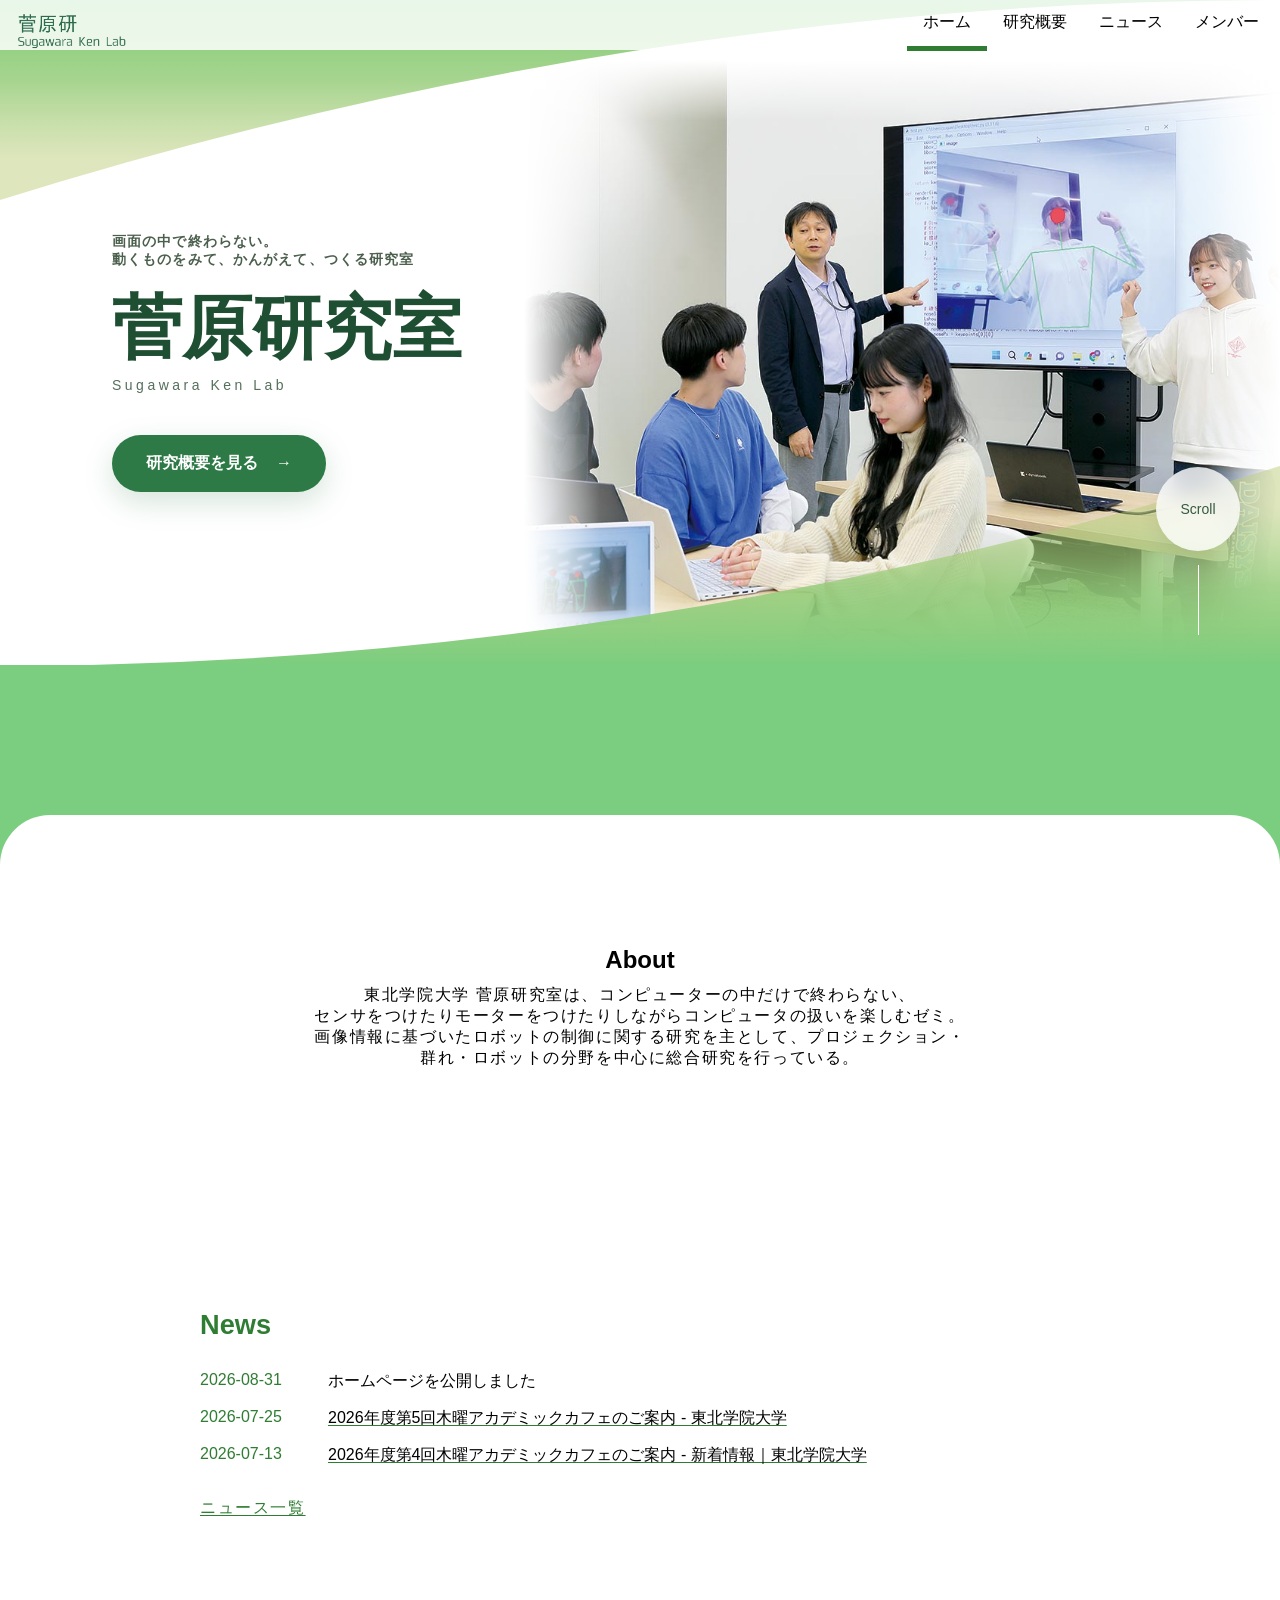
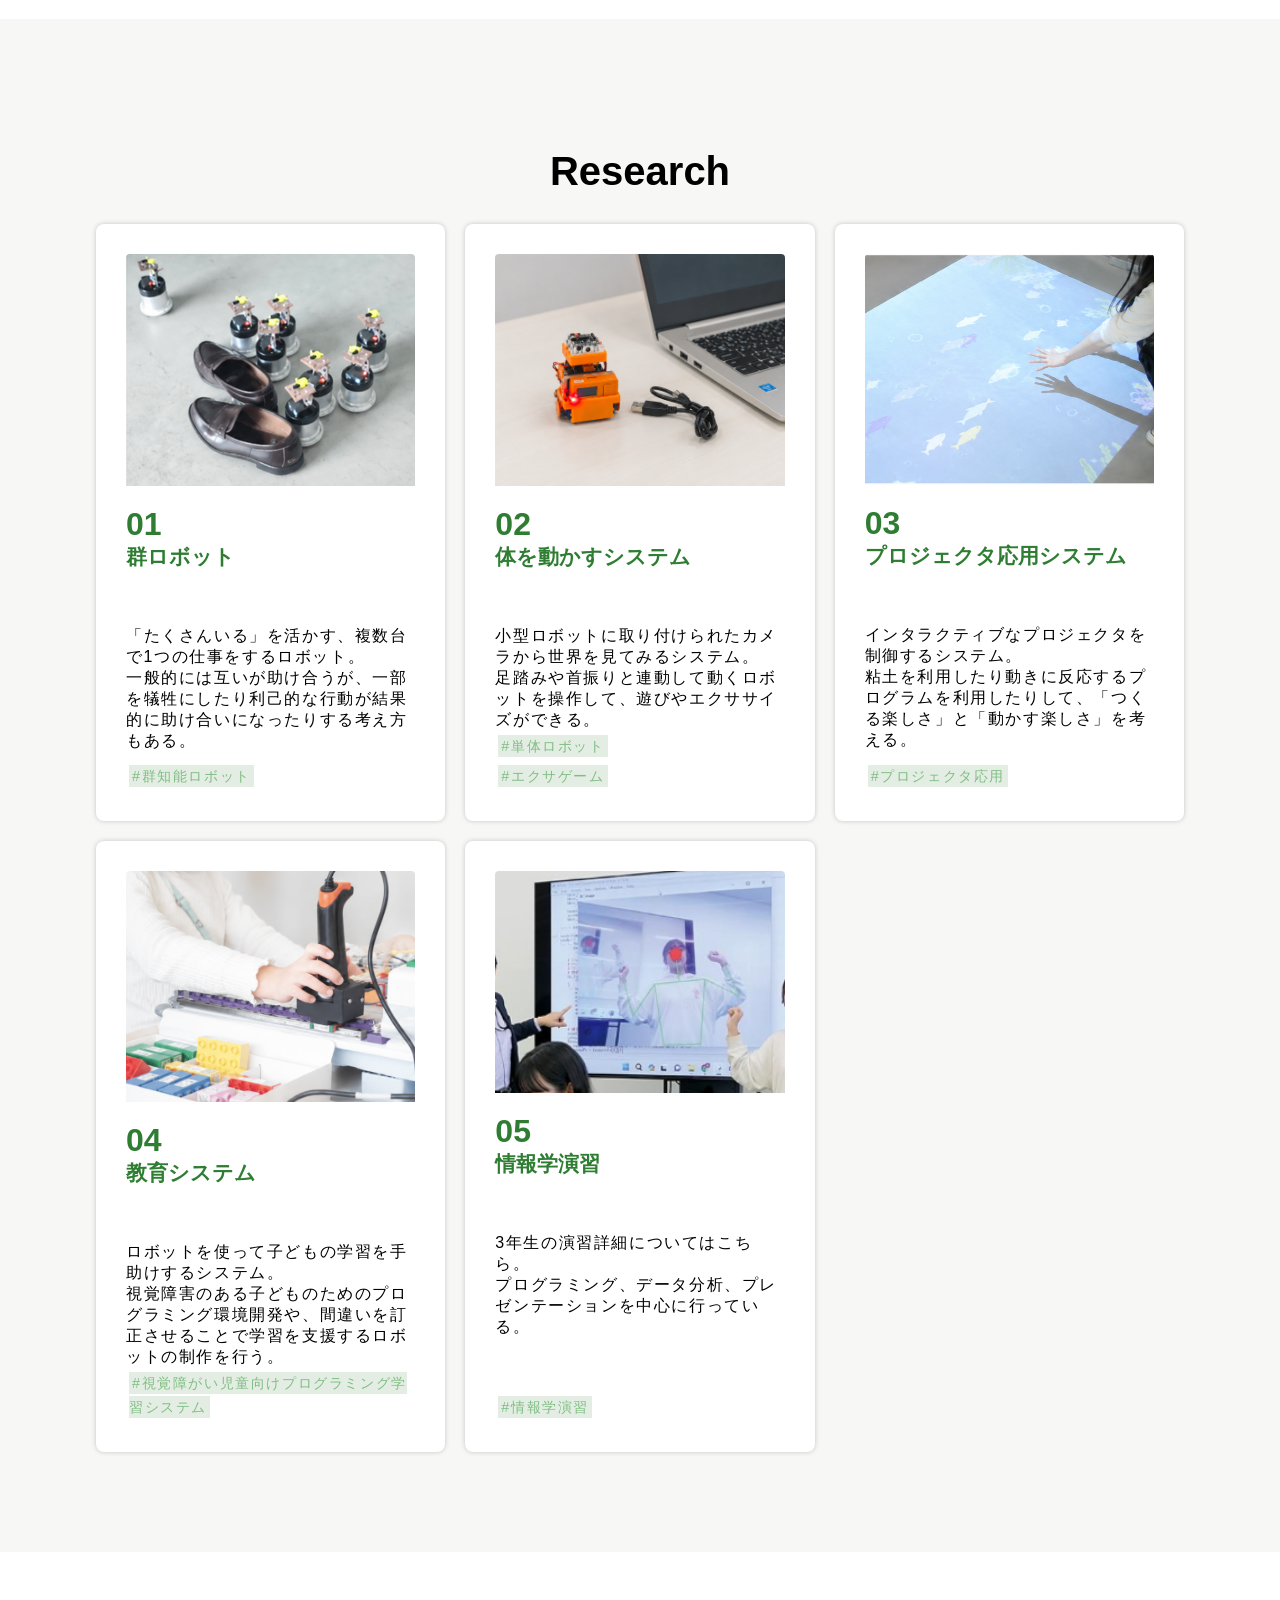
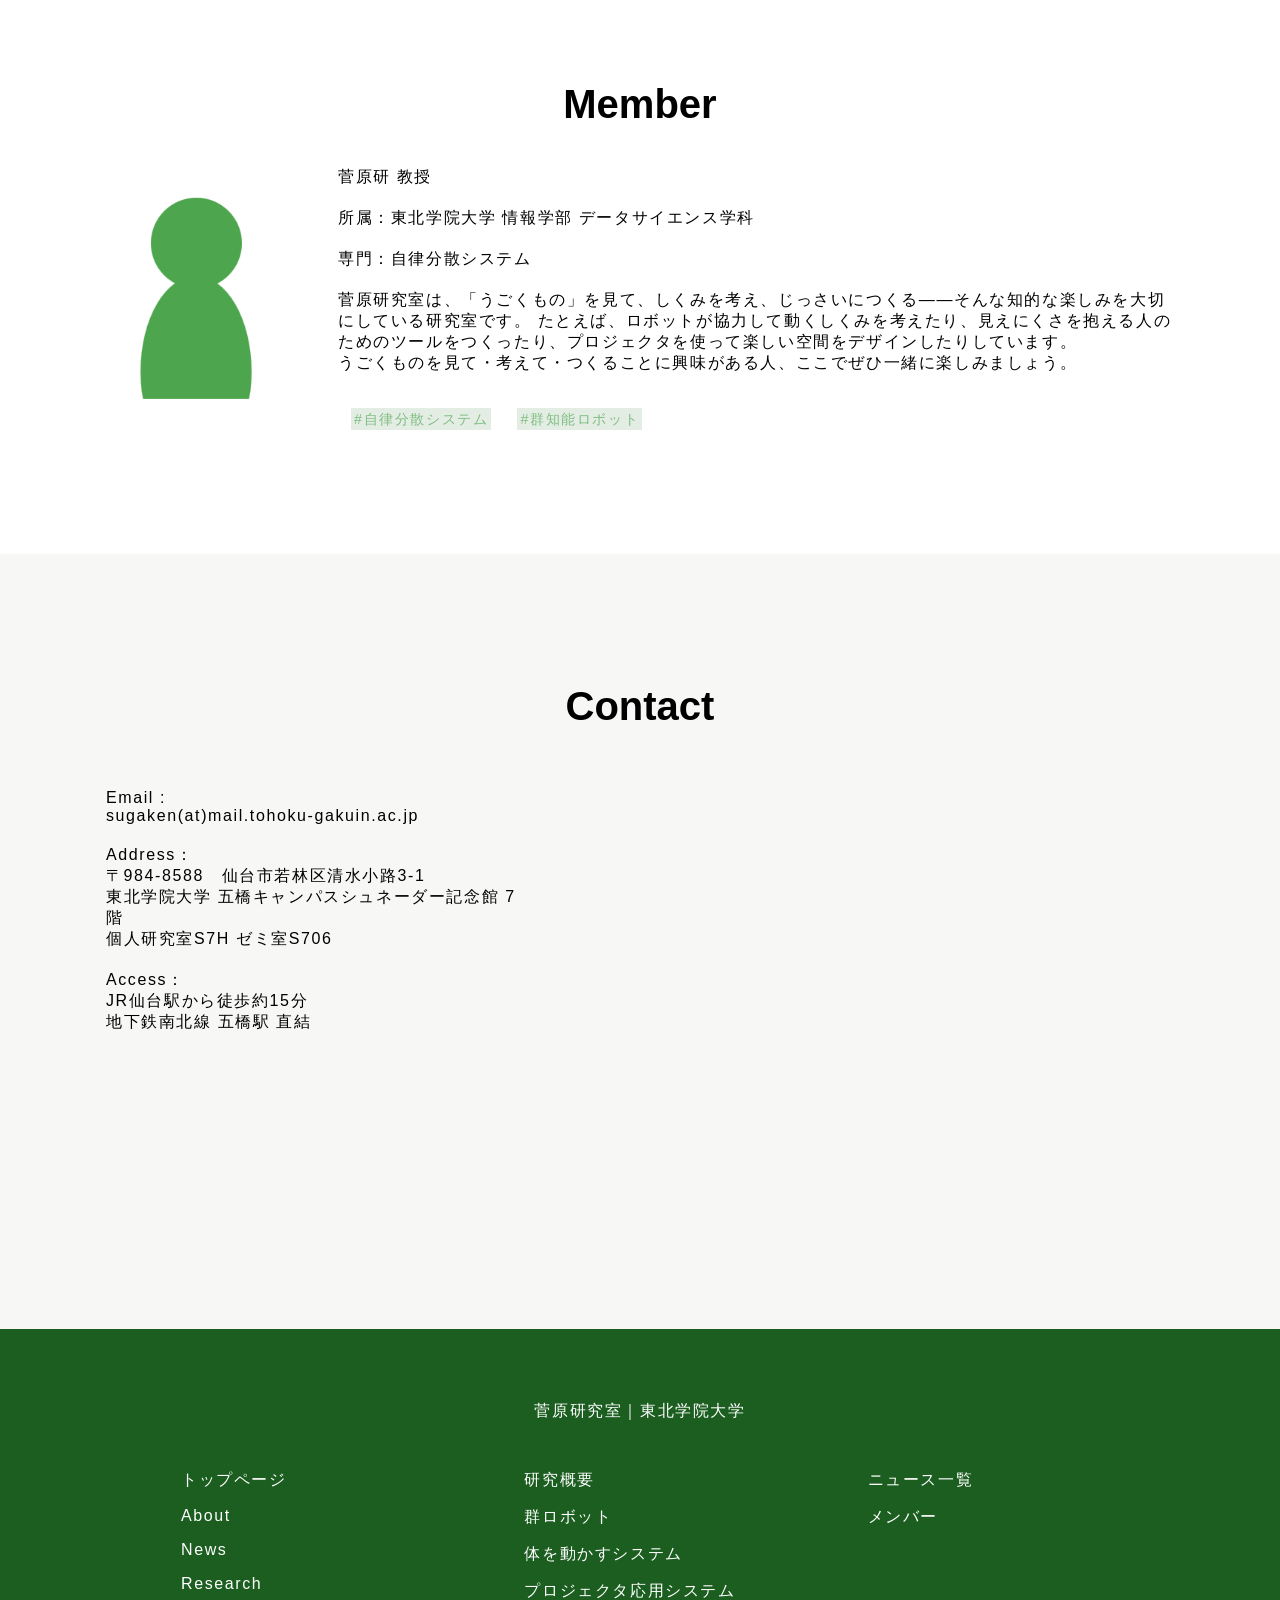
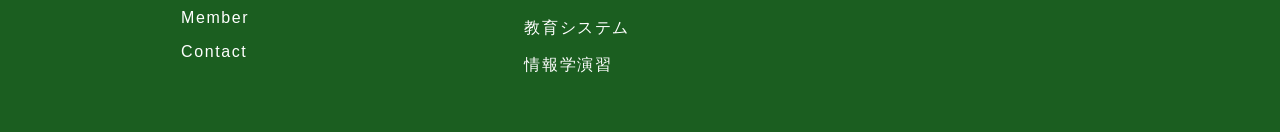
==== index.html @ bb3ec08f "Add files via apload" ====
<!DOCTYPE html>
<html lang="ja">
<head>
<meta charset="UTF-8">
<title>菅原研究室 | 東北学院大学 情報学部</title>
<link rel="stylesheet" href="stylesheet.css">
<link rel="preconnect" href="https://fonts.googleapis.com">
<link rel="preconnect" href="https://fonts.gstatic.com" crossorigin>
<meta name="description" content="東北学院大学 情報学部の菅原研究室。群ロボット、ロボット制御、プロジェクタ応用など、コンピュータと実世界をつなぐ研究に取り組んでいます。">
</head>

<body id="index">
<div class="page-index">
<header>
  <a href="./index.html">
    <img class="logo-min" src="img/logo.png" alt="菅原研究室">
  </a>

  <!-- ハンバーガーボタン -->
  <button class="hamburger" type="button" aria-label="メニューを開く" aria-expanded="false">
    <span></span>
    <span></span>
    <span></span>
  </button>

  <nav>
    <ul class="menu">

      <li>
        <a href="./index.html" class="current">ホーム</a>
      </li>

      <li class="has-dropdown">
        <a href="./research.html">研究概要</a>

        <ul class="dropdown">
          <li><a href="./researches/swarm-robotics.html">群ロボット</a></li>
          <li><a href="./researches/body-system.html">体を動かすシステム</a></li>
          <li><a href="./researches/projector.html">プロジェクタ応用システム</a></li>
          <li><a href="./researches/education.html">教育システム</a></li>
          <li><a href="./researches/seminar.html">情報学演習</a></li>
        </ul>
      </li>

      <li>
        <a href="./news.html">ニュース</a>
      </li>

      <li>
        <a href="./member.html">メンバー</a>
      </li>

    </ul>
  </nav>
</header>

<script>
document.addEventListener('DOMContentLoaded', () => {
  const hamburger = document.querySelector('.hamburger');
  const nav = document.querySelector('nav');

  if (!hamburger || !nav) return;

  hamburger.addEventListener('click', () => {
    const isOpen=nav.classList.toggle('active');

    hamburger.classList.toggle('active');
    hamburger.setAttribute('aria-expanded', isOpen);
  });
});
</script>



<main>

 <section class="hero">
  <svg class="curve-top" xmlns="http://www.w3.org/2000/svg" viewBox="0 0 1280 200" width="100%">
  <defs>
    <linearGradient id="wave-1779946242188" gradientUnits="userSpaceOnUse" x1="0" y1="0" x2="0" y2="200">
      <stop offset="20%" stop-color="#becd7b80"/>
      <stop offset="40%" stop-color="#a7cd7ba6"/>
      <stop offset="60%" stop-color="#96cd7bd9"/>
      <stop offset="80%" stop-color="#8ccd7bf2"/>
      <stop offset="100%" stop-color="#7bcd7f"/>
    </linearGradient>
  </defs>
  <path d="M 0 200 Q 640 200 1280 0 Q 1920 200 2560 200 Q 3200 200 3840 0 Q 4480 200 5120 200 L 1280 200 L 0 200 Z" fill="url(#wave-1779946242188)"></path>
</svg>
    <!-- HERO -->
    <div class="hero-inner">


      <!-- LEFT -->
      <div class="hero-text" id="hero-index-text">


        <h2 class="hero-copy">画面の中で終わらない。</h2>
        <h2 class="hero-sub">動くものをみて、かんがえて、つくる研究室</h2>
        <h1 id="index-hero-title">菅原研究室</h1>

        <p id="index-hero-en">Sugawara Ken Lab</p>

        <a href="./research.html" class="hero-btn">
          研究概要を見る<span>→</span>
        </a>

      </div>

      <!-- RIGHT -->
      <div class="hero-image-wrap">
        <div class="hero-image">
          <img src="./img/characteristics01.jpg" alt="菅原研究室の研究風景">
          <div class="gradation"></div>
        </div>
      </div>
    </div>

    <!-- SCROLL -->
    <div class="scroll">

      <div class="scroll-circle">
        Scroll
      </div>

      <div class="scroll-line"></div>

    </div>
<svg class="curve-bottom" xmlns="http://www.w3.org/2000/svg" viewBox="0 0 1280 200" width="100%">
  <defs>
    <linearGradient id="wave-1779946242188" gradientUnits="userSpaceOnUse" x1="0" y1="0" x2="0" y2="200">
      <stop offset="20%" stop-color="#becd7b80"/>
      <stop offset="40%" stop-color="#a7cd7ba6"/>
      <stop offset="60%" stop-color="#96cd7bd9"/>
      <stop offset="80%" stop-color="#8ccd7bf2"/>
      <stop offset="100%" stop-color="#7bcd7f"/>
    </linearGradient>
  </defs>
  <path d="M 0 200 Q 640 200 1280 0 Q 1920 200 2560 200 Q 3200 200 3840 0 Q 4480 200 5120 200 L 1280 200 L 0 200 Z" fill="url(#wave-1779946242188)"></path>
</svg>
</section>




  <section class="intro" id="tag-about">
      <div class="intro-container">
        <div class="intro-text">
        <h3 class="intro-head">About</h3>
        <p>
          東北学院大学 菅原研究室は、<wbr>コンピューターの中だけで終わらない、<wbr>センサをつけたりモーターをつけたりしながら<wbr>コンピュータの扱いを楽しむゼミ。<br>
          画像情報に基づいたロボットの制御に関する研究を主として、<wbr>プロジェクション・群れ・ロボットの分野を中心に<wbr>総合研究を行っている。
        </p>
        </div>
      </div>
  </section>

  <div class="sec-container" id="tag-news">
  <section class="sec-news">
    <h3 class="news-head">News</h3>
    <script src="news.js"></script>
    <div id="latest-news"></div>
    <p class="news-page-link"><a href="./news.html">ニュース一覧</a></p>
<script>
  const container = document.getElementById("latest-news");

  [...newsList]
    .sort((a, b) => new Date(b.date) - new Date(a.date))
    .slice(0, 3)
    .forEach(news => {
      const div=document.createElement("div");
      div.classList.add("news-list");

      // リンクがある場合
      if (news.link) {
        div.innerHTML=`
          <a href="${news.link}" target="_blank" rel="noopener noreferrer" class="news-link">
            <span class="news-date">${news.date}<br></span>
            <span class="news-title">${news.title}</span>
          </a>
        `;
      }
      // リンクがない場合
      else {
        div.innerHTML=`
          <span class="news-no-link">
            <span class="news-date">${news.date}<br></span>
            <span class="news-title">${news.title}</span>
          </span>
        `;
      }

      container.appendChild(div);
    });
</script>
  </section>
  </div>

  <div class="sec-container" id="tag-research">
  <section class="sec-research">
    <div class="sec-container-research">
    <h2 class="res-head">Research</h2>

    <div class="grid">
    <a href="./researches/swarm-robotics.html" class="res-card">
      <div class="res-image">
        <img src="img/index-research-swarm.png" alt="複数のロボットが協調して動く群ロボットの研究（くつはこびロボット）">
      </div>
      <h4 class="res-genre">
        <span class="res-number">01 <br></span>
        群ロボット
      </h4>
      <p class="res-description">
        「たくさんいる」を活かす、複数台で1つの仕事をするロボット。<br>
        一般的には互いが助け合うが、一部を犠牲にしたり利己的な行動が結果的に助け合いになったりする考え方もある。
      </p>
      <p class="tag-container"><span class="tag">
        #群知能ロボット
      </span></p>
    </a>

    <a href="researches/body-system.html" class="res-card">
      <div class="res-image">
        <img src="img/index-research-body-system.png" alt="カメラを搭載した小型ロボットを操作する体を動かすシステム"">
      </div>
      <h4 class="res-genre">
        <span class="res-number">02 <br></span>
        体を動かす<wbr>システム
      </h4>
      <p class="res-description">
        小型ロボットに取り付けられたカメラから世界を見てみるシステム。<br>
        足踏みや首振りと連動して動くロボットを操作して、遊びやエクササイズができる。
      </p>
      <p class="tag-container"><span class="tag">
        #単体ロボット
      </span></p>
      <p class="tag-container"><span class="tag">
        #エクサゲーム
      </span></p>
    </a>

    <a href="researches/projector.html" class="res-card">
      <div class="res-image">
        <img src="img/index-research-projector.png" alt="プロジェクタを利用したインタラクティブシステムの研究">
      </div>
      <h4 class="res-genre">
        <span class="res-number">03 <br></span>
        プロジェクタ<wbr>応用<wbr>システム
      </h4>
      <p class="res-description">
        インタラクティブなプロジェクタを制御するシステム。<br>
        粘土を利用したり動きに反応するプログラムを利用したりして、「つくる楽しさ」と「動かす楽しさ」を考える。
      </p>
      <p class="tag-container"><span class="tag">
        #プロジェクタ応用
      </span></p>
    </a>

    <a href="researches/education.html" class="res-card">
      <div class="res-image">
        <img src="img/index-research-sikaku.png" alt="ロボットを活用した子どもの学習を支援する教育システム">
      </div>
      <h4 class="res-genre">
        <span class="res-number">04 <br></span>
        教育システム
      </h4>
      <p class="res-description">
        ロボットを使って子どもの学習を手助けするシステム。<br>
        視覚障害のある子どものためのプログラミング環境開発や、間違いを訂正させることで学習を支援するロボットの制作を行う。
      </p>
      <p class="tag-container"><span class="tag">
        #視覚障がい児童向け<wbr>プログラミング<wbr>学習システム
      </span></p>
    </a>

    <a href="researches/seminar.html" class="res-card">
      <div class="res-image">
        <img src="img/sub/ensyuu1.png" alt="情報学演習で使用する教材やシステム">
      </div>
      <h4 class="res-genre">
        <span class="res-number">05 <br></span>
        情報学演習
      </h4>
      <p class="res-description">
        3年生の演習詳細についてはこちら。<br>
        プログラミング、データ分析、プレゼンテーションを中心に行っている。
      </p>
      <p class="tag-container"><span class="tag">
        #情報学演習
      </span></p>
    </a>

    </div>
  </div>
  </section>
  </div>

  <div class="sec-container" id="tag-member">
  <section class="sec-member">
    <div class="sec-container-member">
    <h2 class="member-head">Member</h2>
    <div class="member-flexed">
      <div class="professor-img-box">
            <img class="professor-img" src="img/professor-img.png" alt="菅原研教授">
      </div>
      <div class="member-des-box">
        <p>菅原研 教授</p>
        <p>所属：東北学院大学 情報学部 データサイエンス学科</p>
        <p>専門：自律分散システム</p>
        <p class="member-desc">
          菅原研究室は、「うごくもの」を見て、しくみを考え、じっさいにつくる——そんな知的な楽しみを大切にしている研究室です。
          たとえば、ロボットが協力して動くしくみを考えたり、見えにくさを抱える人のためのツールをつくったり、プロジェクタを使って楽しい空間をデザインしたりしています。<br>
          うごくものを見て・考えて・つくることに興味がある人、ここでぜひ一緒に楽しみましょう。
        </p>
        <div class="tags">
        <p class="tag-container"><span class="tag">
          #自律分散システム
        </span></p>
        <p class="tag-container"><span class="tag">
          #群知能ロボット
        </span></p>
        </div>
      </div>
    </div>
    </div>
  </section>
  </div>

  <div class="sec-container" id="tag-contact">
<section class="sec-contact">
    <div class="sec-container-contact">
  <h2 class="contact-head">Contact</h2>

  <div class="contact-flexed">
    <div class="contact-des-box">
      <p>Email : <br>sugaken(at)mail.tohoku-gakuin.ac.jp</p>
      <p>Address：<br>
        〒984-8588　仙台市若林区清水小路3-1<br>
        東北学院大学 五橋キャンパス<wbr>シュネーダー記念館 7階<br>
        個人研究室S7H ゼミ室S706<br>
      </p>
      <p>Access：<br>
        JR仙台駅から徒歩約15分<br>
        地下鉄南北線 五橋駅 直結
      </p>
    </div>
    <iframe src="https://www.google.com/maps/embed?pb=!1m18!1m12!1m3!1d329.3404688150777!2d140.88159785527142!3d38.250919663428505!2m3!1f0!2f0!3f0!3m2!1i1024!2i768!4f13.1!3m3!1m2!1s0x5f8a2908cb9d8591%3A0x2ce1552de36ba8df!2z5p2x5YyX5a2m6Zmi5aSn5a2mIOS6lOapi-OCreODo-ODs-ODkeOCuQ!5e0!3m2!1sja!2sjp!4v1777893538265!5m2!1sja!2sjp" title="東北学院大学 五橋キャンパスの地図" class="map-iframe" allowfullscreen="" loading="lazy" referrerpolicy="no-referrer-when-downgrade"></iframe>
  </div>
  </div>
</section>
</div>
</main>

<footer>
  <p class="f-home"><a href="./index.html">菅原研究室｜東北学院大学</a></p>
  <div class="f-grid">
    <div class="f-index">
      <p><a href="./index.html">トップページ</a></p>
      <p><a href="#tag-about">About</a></p>
      <p><a href="#tag-news">News</a></p>
      <p><a href="#tag-research">Research</a></p>
      <p><a href="#tag-member">Member</a></p>
      <p><a href="#tag-contact">Contact</a></p>
    </div>
    <div class="f-research">
      <p><a href="research.html">研究概要</a></p>
      <p><a href="researches/swarm-robotics.html">群ロボット</a></p>
      <p><a href="researches/body-system.html">体を動かすシステム</a></p>
      <p><a href="researches/projector.html">プロジェクタ応用システム</a></p>
      <p><a href="researches/education.html">教育システム</a></p>
      <p><a href="researches/seminar.html">情報学演習</a></p>
    </div>
    <div class="f-member">
      <p><a href="news.html">ニュース一覧</a></p>
      <p><a href="member.html">メンバー</a></p>
    </div>
  </div>
</footer>
</div>
</body>
</html>
---- stylesheet.css ----
/* 各ページ共通
 * ====================================== */

:root {
  --main-green: #2E7D32;
  --dark-green: #1B5E20;
  --light-green: #A5D6A7;
  --accent-green: #7fbe82;
  --bg-green: #f6f9f6;

  --text-color: #222;
  --bg-color: #f7f8f7;
}

* {
  font-family: "IBM Plex Sans JP", sans-serif;
}

body {
    background-color: rgb(255, 255, 255);
	margin: 0;
	display: flex;
	flex-direction: column;
	font-family:
    "Inter",
    "Noto Sans JP",
    sans-serif;
}


html{
	padding: 0 0 0 0;
	color: 000000;
	box-sizing: border-box;
}

p{
	letter-spacing: 0.1rem;
}

.logo-min {
    height: 50px;
    width: auto;
    margin: 0;
}


header {
	background-color: rgba(255, 255, 255, 0.827);
	height: 50px;
	width: 100%;
	position: fixed;
	top: 0;
	right: 0;
	z-index: 10;
	display: flex;
	justify-content: space-between;
	align-items: center;
	flex-wrap: wrap;
	padding: 5px;
	box-sizing: border-box;
	/*border-bottom-left-radius: 30px;*/
}

nav{
	height: 100%;
	margin: 0;
}

nav li {
    padding: 0 1rem;
	position: relative;
}

nav li a {
	display: block;
	color: #000000;
	text-decoration: none;
	-webkit-transition: all 0.3s ease;
    -moz-transition: all 0.3s ease;
    -o-transition: all 0.3s ease;
    transition: all  0.3s ease;
}

nav li a:hover{
	color: #767676;
}

/* 下線 */
nav a.current::after {
  content: "";
  position: absolute;
  left: 0;
  width: 100%;
  height: 5px;
  top: calc(1rem + 18px);
  background-color: var(--main-green);
}

.menu {
  display: flex;
  list-style: none;
  margin: 0;
}

.dropdown {
  position: absolute;
  top: 100%;
  left: 0;
  z-index: 10;

  list-style: none;
  background: white;
  padding: 0;
  margin: 8px 0 0 0; 
  min-width: 195px;

  box-shadow: 0 0 5px rgba(0, 0, 0, 0.2);
  border-radius: 12px;
  overflow: hidden;

  /* ここを変更 */
  opacity: 0;
  visibility: hidden;
  transform: translateY(-10px);

  transition:
    opacity 0.3s ease,
    visibility 0.3s ease,
    transform 0.3s ease;
}

.dropdown li{
	padding: 0;
}

.dropdown li a{
	color: black;
	padding: 10px 20px;
	display: block;
}

.has-dropdown:hover .dropdown {
  opacity: 1;
  visibility: visible;
  transform: translateY(0.1rem);
}

.dropdown li a:hover{
	background-color: #3f904437;
}



footer {
	width: 100%;
	padding: 40px;
	left: 0;
	background-color: var(--dark-green);;
	color: #def3e1;
}

.f-index p a, .f-research p a, .f-member p a{
	text-decoration: none;
	color: #ffffff;
}

.grid a{
	text-decoration: none;
	color: #000000;
}


.f-grid{
	max-width: 950px;
	margin: 0 auto;
	display: grid;
	grid-template-columns: repeat(3, 1fr);
	gap: 80px;
}


.f-home{
	text-align: center;
	margin: 2rem;
}

.f-home a{
	text-decoration: none;
	color: #ffffff;
}

footer p{
	margin: 1rem;
}


/* メインページコンテンツ
*******************************/

  *{
  margin:0;
  padding:0;
  box-sizing:border-box;
}

head{
	height: 50px;
	width: 100%;
	position: fixed;
	top: 0;
	right: 0;
	z-index: 10;
	display: flex;
	justify-content: space-between;
	align-items: center;
	flex-wrap: wrap;
	padding: 5px;
	box-sizing: border-box;
}

body{
  font-family:sans-serif;
  background:#ffffff;
  overflow-x:hidden;
  overflow-y: visible;
}

/* =========================
   HERO
========================= */

.hero {
  position: relative;
  overflow: hidden;
  padding-top: 60px;
  background: #ffffff;
}

/* 前側のサークル */
.hero::before {
  width: 40%;
  height: 700px;
  background: rgb(217, 226, 211);
  left: -250px;
  top: -180px;

  z-index: 2;
}

/* 後ろ側 */
.hero::after {
  width: 500px;
  height: 500px;
  background: rgba(168, 208, 141, 0.12);
  right: -180px;
  bottom: -180px;

  z-index: 0;
}

/* =========================
   INNER
========================= */

.hero-inner {
  width: 100%;
  margin: auto;

  display: flex;
  align-items: center;
  justify-content: space-between;

  position: relative;
  overflow: hidden;

}

/* =========================
   LEFT TEXT
========================= */

.hero-text {
  flex: 4;
  padding-left: 20px;
  left: calc(15vw - 100px);
  position: relative;
  z-index: 5;
}

.hero-copy, .hero-sub{
  font-size: 14px;
  color: #4b5f4d;
  margin-bottom: 24px;
  letter-spacing: 0.08em;
  white-space: nowrap;
}

.hero-copy{
	margin-bottom: 0px;
}

.hero-title {
  font-size: min(6vw, 100px);
  font-weight: 800;
  line-height: 1;
  color: #1f4f32;
  margin-bottom: 14px;
  text-wrap: nowrap;
}

#index-hero-title {
  font-size: clamp(48px, 6vw, 70px);
  font-weight: 800;
  line-height: 1;
  color: #1f4f32;
  margin-bottom: 14px;
  text-wrap: nowrap;
}

#index-hero-en {
  font-size: 14px;
  letter-spacing: 0.25em;
  color: #55705c;
  margin-bottom: 42px;
}

.hero-en {
  font-size: 14px;
  letter-spacing: 0.25em;
  color: #55705c;
}

/* =========================
   BUTTON
========================= */

.hero-btn {
  display: inline-flex;
  align-items: center;
  gap: 18px;

  padding: 18px 34px;
  border-radius: 999px;

  background: #2d7a46;
  color: #fff;
  text-decoration: none;
  font-weight: 600;

  transition: 0.3s ease;
  box-shadow: 0 10px 30px rgba(45, 122, 70, 0.2);
}

.hero-btn span {
  transition: transform 0.3s ease;
}

.hero-btn:hover {
  transform: translateY(3px);
  background: #236238;
}

.hero-btn:hover span {
  transform: translateX(4px);
}

/* =========================
   RIGHT IMAGE
========================= */

.hero-image-wrap {
  flex: 6;

  position: relative;
  z-index: 1;
}

.hero-image {
  position: relative;
  overflow: hidden;
}

.hero-image img {
  width: 100%;
  display: block;

  -webkit-mask-image:
    radial-gradient(circle, black 60%, transparent 100%);
  mask-image:
    radial-gradient(circle, black 60%, transparent 100%);
}

/* ぼかしレイヤー */
.gradation {
  position: absolute;
  inset: 0;
  pointer-events: none;

  /* 周囲を白にフェード */
  background:
    linear-gradient(to top, rgba(255,255,255,1), rgba(255,255,255,0) 10%),
    linear-gradient(to bottom, rgba(255,255,255,1), rgba(255,255,255,0) 10%),
    linear-gradient(to left, rgba(255,255,255,1), rgba(255,255,255,0) 10%),
    linear-gradient(to right, rgba(255,255,255,1), rgba(255,255,255,0) 10%);
}

/* =========================
   SCROLL
========================= */

.scroll {
  position: absolute;
  right: 40px;
  bottom: 30px;

  display: flex;
  flex-direction: column;
  align-items: center;
  gap: 14px;

  z-index: 3;
}

.scroll-circle {
  width: 84px;
  height: 84px;

  border-radius: 50%;
  background: rgba(255, 255, 255, 0.8);

  backdrop-filter: blur(10px);

  display: flex;
  align-items: center;
  justify-content: center;

  font-size: 14px;
  color: #355a40;

  box-shadow:
    0 8px 20px rgba(0,0,0,0.08);
}

.scroll-line {
  width: 1px;
  height: 70px;
  background: #ffffff;
}

.scroll, .scroll-circle, .scroll-line{
	z-index: 9;
}

.curve-top{
	position: absolute;
	width: 100%;
	z-index: 7;
	top: 0;
	display: block;
	margin: 0;
	margin-bottom:-1px;
	transform: scale(-1, -1);
}


.curve-bottom{
	position: absolute;
	width: 100%;
	z-index: 7;
	bottom: 0;
	display: block;
	margin: 0;
	  margin-bottom:-1px;
}


.sub-visual-content h1{
	font-size: max(5vw, 3rem);
}

.sub-visual-img-box::before{
	transform: translate(10%);
}

.sub-visual{
	height: 300px;
}

.sub-visual-img{
  width: 100%;
  height: 100%;
  object-fit: cover;
}

.sub-visual-img-box{
  width: 100%;
  height: 300px;   /* 高さを指定 */
}



.intro{
	width: 100%;
	padding: 150px 0 0 0;
	text-align: center;
	background-color: #7BCD7F;
}

.intro-container{
	width: 100%;
	height: 100%;
	padding: 2.5em 0 0 0;
	background-color: #ffffff;
	border-radius: 50px 50px 0 0;
	padding-bottom: 100px;
}

.intro-text{
	margin: 0 auto;
	padding: 5rem 0 2.5rem 0;
	width: min(80%, 700px);
	word-break: keep-all;
	overflow-wrap: anywhere;
	
}

.intro h3{
	text-align: center;
	font-size: 1.5rem;
	margin: 0.7rem;
}

.intro p{
	justify-content: center;
	margin-bottom: 100px auto;
}

[class$="-head"] {
	font-size: 2.5rem;
	text-align: center;
	margin-top: 30px;
	margin-bottom: 30px;
}

h2{
}

h3{
	font-size: 1.5rem;
}

.sec-container{
    padding: 100px 0;
}

.sec-ovv-des h3{
    padding: 1rem 0;
}

.sec-container:nth-of-type(odd) {
  background-color: #ffffff;
}

.sec-container:nth-of-type(even) {
  background-color: #f7f8f5;
}


.res-container > * {
 width: 85%;
 max-width: 1100px;
 margin: 0 auto;
}

.sec-container > * {
 width: 85%;
 max-width: 1100px;
 margin: 0 auto;
}

.sec-news{
	width: 100%;
}

.news-head{
	margin-top: 0;
	margin-left: 10%;
	color: #000000;
	text-align: left;
	font-size: 1.7rem;
	color: var(--main-green);
}

#latest-news{
	margin-left: 10%;
	margin-right: 5%;
}

.news-title, .news-date, .news-link{
	color: #000000;
	text-decoration: none;
}

.news-date{
    flex: 0 0 7em;
    white-space: nowrap;
	color: var(--main-green);
}

.news-list{
	margin-bottom: 1rem;
}

.news-no-link .news-title{
	text-decoration: none;
}

.news-link .news-title{
	text-decoration: none;
	text-decoration:underline;
	text-underline-offset: 2px;
	text-decoration-color: var(--main-green);;
}

.news-no-link, .news-link{
    display: flex;
    gap: 1rem;
    align-items: flex-start;
}

.news-page-link{
	
	margin-top: 2rem;
	margin-left: 10%;
}

.news-page-link a{
	color: #000000;
	text-decoration: none;
	text-decoration:underline;
	text-underline-offset: 2px;
	text-decoration-color: var(--main-green);;
	color: var(--main-green);
}

.grid{

	display: grid;

	/* 3等分 */
	grid-template-columns: repeat(3, 1fr);

	/* カード間の余白 */
	gap: 20px;
}

.res-card{
	display: flex;
  	flex-direction: column;
	/* marginは消す */
	padding: 30px;

	background-color: #ffffff;
	border-radius: 8px;

	box-shadow: 0 0 5px rgba(0, 0, 0, 0.2);

	transition: all 0.3s ease;

	/* はみ出し防止 */
	overflow:	hidden;
}

.res-description{
  flex-grow: 1;
}

.res-card:hover{
	box-shadow: 0 0 5px 5px var(--light-green);
}

.res-image img{
	width: 100%;
	height: auto;
	display: block;
	border-radius: 4px;
	padding-bottom: 20px;
}

.res-field{
	padding: 20px;
}

.pro-img{
	height: 300px;
}

.res-genre{
	word-break: keep-all;
	overflow-wrap: anywhere;
	color: var(--main-green);
	font-size: 1.3rem;
	height: 120px;
}

.res-number{
	font-size: 2rem;
	padding-top: 5px;
}

.tag-container{
	font-size: 0.9rem;
	color: var(--accent-green);
	margin: 3px;
	line-height: 1.5rem;
}

.tag{
	background-color: #E4EDE4;
	padding: 3px;
}

[class$="-flexed"] {
	display: flex;
	gap: 2rem;
}

.professor-img-box{
	flex: 0 0 30%;
	max-width: 200px;
	min-width: 100px;
	height: auto;
}

.professor-img{
	width: 100%;
}

.member-des-box{
	flex: 1;
}

.contact-head{
	margin-bottom: 50px;
}

.map-iframe{
	width: 600px;
	height: 450px;
	border: 0;
}

.sec-contact p{
	padding: 10px;
}

.contact-flexed{
	align-items: flex-start;
}

.contact-des-box{
	flex: 0 0 40%;
	min-width: 100px;
	max-width: 27rem;
	height: auto;
}

.map-iframe{
	flex: 1;
	min-height: 300px;
	border: 0;
}

.sec-member{
}

.sec-member p{
	padding: 10px;
}

.sec-member .tags{
	display: flex;
	padding: 10px;
}

#display-news > * {
 width: 85%;
 margin: 0 auto;
}

#display-news{
	padding: 100px min(5%, 100px);
}

/* レスポンシブ
*******************************/
@media (max-width:950px) {

.sec-news-title{
	margin-left: 10%;
}

#latest-news{
	margin-left: 5%;
}

.grid{
	margin: 100px 5%;
	display: grid;
	grid-template-columns: 1fr 1fr;
}

.res-card{
	padding: 15px
}

.contact-flexed{
	display: block;
}

.contact-des-box{
	margin: 0 auto;
}

.map-iframe{
	display: block;
	width: 95%;
	max-width: 600px;
	margin: 0 auto;
}

}

@media (max-width:680px) {
.member-flexed{
	display: block;
	margin: 0 auto;
}
.member-des-box{
	width: 100%;
}
.professor-img-box{
	margin: 0 auto;
}
.sec-research{
	width: 90%;
	padding: 0 auto;
}

}

/* =========================
   ヘッダー
   ========================= */



/* =========================
   ハンバーガーボタン
   PCでは非表示
   ========================= */

.hamburger {
    display: none;
}


/* =========================
   スマートフォン
   ========================= */

@media screen and (max-width: 768px) {

    /* -------------------------
       ヘッダー
       ------------------------- */

    header {
        height: 60px;
        padding: 5px 15px;
    }

    .logo-min {
        height: 50px;
    }


    /* -------------------------
       ハンバーガーボタン
       ------------------------- */

    .hamburger {
        display: flex;

        flex-direction: column;
        justify-content: space-between;

        width: 35px;
        height: 25px;

        padding: 0;
        margin: 0;

        border: none;
        background: transparent;

        cursor: pointer;
    }

    .hamburger span {
        display: block;

        width: 100%;
        height: 3px;

        background-color: var(--dark-green);

        border-radius: 3px;

        transition:
            transform 0.3s ease,
            opacity 0.3s ease;
    }
	
	nav a.current::after {
		display: none;
	}

    /* -------------------------
       × に変化
       ------------------------- */

    .hamburger.active span:nth-child(1) {
        transform: translateY(11px) rotate(45deg);
    }

    .hamburger.active span:nth-child(2) {
        opacity: 0;
    }

    .hamburger.active span:nth-child(3) {
        transform: translateY(-11px) rotate(-45deg);
    }


    /* -------------------------
       スマホ用ナビ
       ------------------------- */

    nav {
        display: none;

        position: absolute;

        top: 60px;
        left: 0;

        width: 100%;
        height: auto;

        background-color: rgba(255, 255, 255, 0.95);

        box-shadow: 0 3px 8px rgba(0, 0, 0, 0.1);
    }

    nav.active {
        display: block;
    }


    /* -------------------------
       メニューを縦並びに
       ------------------------- */

    .menu {
        display: block;

        width: 100%;

        padding: 0;
        margin: 0;
    }

    nav li {
        padding: 0;
    }

    nav li a {
        padding: 15px 20px;
    }




    /* -------------------------
       dropdown
       ------------------------- */

    .dropdown {
        position: static;

        min-width: 0;

        margin: 0;

        box-shadow: none;

        border-radius: 0;

        transform: none;

        opacity: 1;
        visibility: visible;

        background-color: #f7f7f7;
    }

    .dropdown li a {
        padding: 12px 40px;
    }


    /* スマホではhoverによるdropdownの
       アニメーションを無効化 */

    .has-dropdown:hover .dropdown {
        transform: none;
    }

	.hero{
		padding: 80px 0;
		overflow: visible;
	}

	.hero-image{
		position: relative;
	}

	.hero-text{
		background-color: #ffffffd3;
		position: absolute;
		padding: 1.5rem;
		left: 0;
		z-index: 8;
		margin-left: 50px;
	}

	#hero-index-text{
		top: 50%;
	}

	.hero-inner {
		overflow: visible;
	}


	.hero-copy, .hero-sub{
		font-size: min(14px, 4vw);
		}

	.hero-title {
		font-size: clamp(34px, 6vw, 70px);
	}

		.hero-en {
		font-size: 12px;
		}

		/* =========================
		BUTTON
		========================= */

		.hero-btn {
		display: inline-flex;
		align-items: center;
		gap: 18px;

		padding: 18px 34px;
		border-radius: 999px;

		background: #2d7a46;
		color: #fff;
		text-decoration: none;
		font-weight: 600;

		transition: 0.3s ease;
		box-shadow: 0 10px 30px rgba(45, 122, 70, 0.2);
		}

		.hero-btn span {
		transition: transform 0.3s ease;
		}

		.hero-btn:hover {
		transform: translateY(3px);
		background: #236238;
		}

		.hero-btn:hover span {
		transform: translateX(4px);
		}

		.scroll-circle {
		width: max(60px, 15vw);
		height: max(60px, 15vw);
		}

		.f-grid{
			gap: 20px;
		}

		.flex-invalid-768{
			display: block;
		}

		.flex-valid-768{
			display: flex;
			gap: 30px;
			padding: 30px;
		}


}


@media (max-width:480px) {
.grid{
	display: grid;
	grid-template-columns: 1fr;
}

.hero-text{
	margin-left: 0;
}

.scroll, .scroll-circle, .scroll-line{
	display: none;
}

.f-grid{	
	grid-template-columns: none;
}

.flex-invalid-480{
	display: block;
}

.icon-inner{
	padding-top: 30px;
}

}
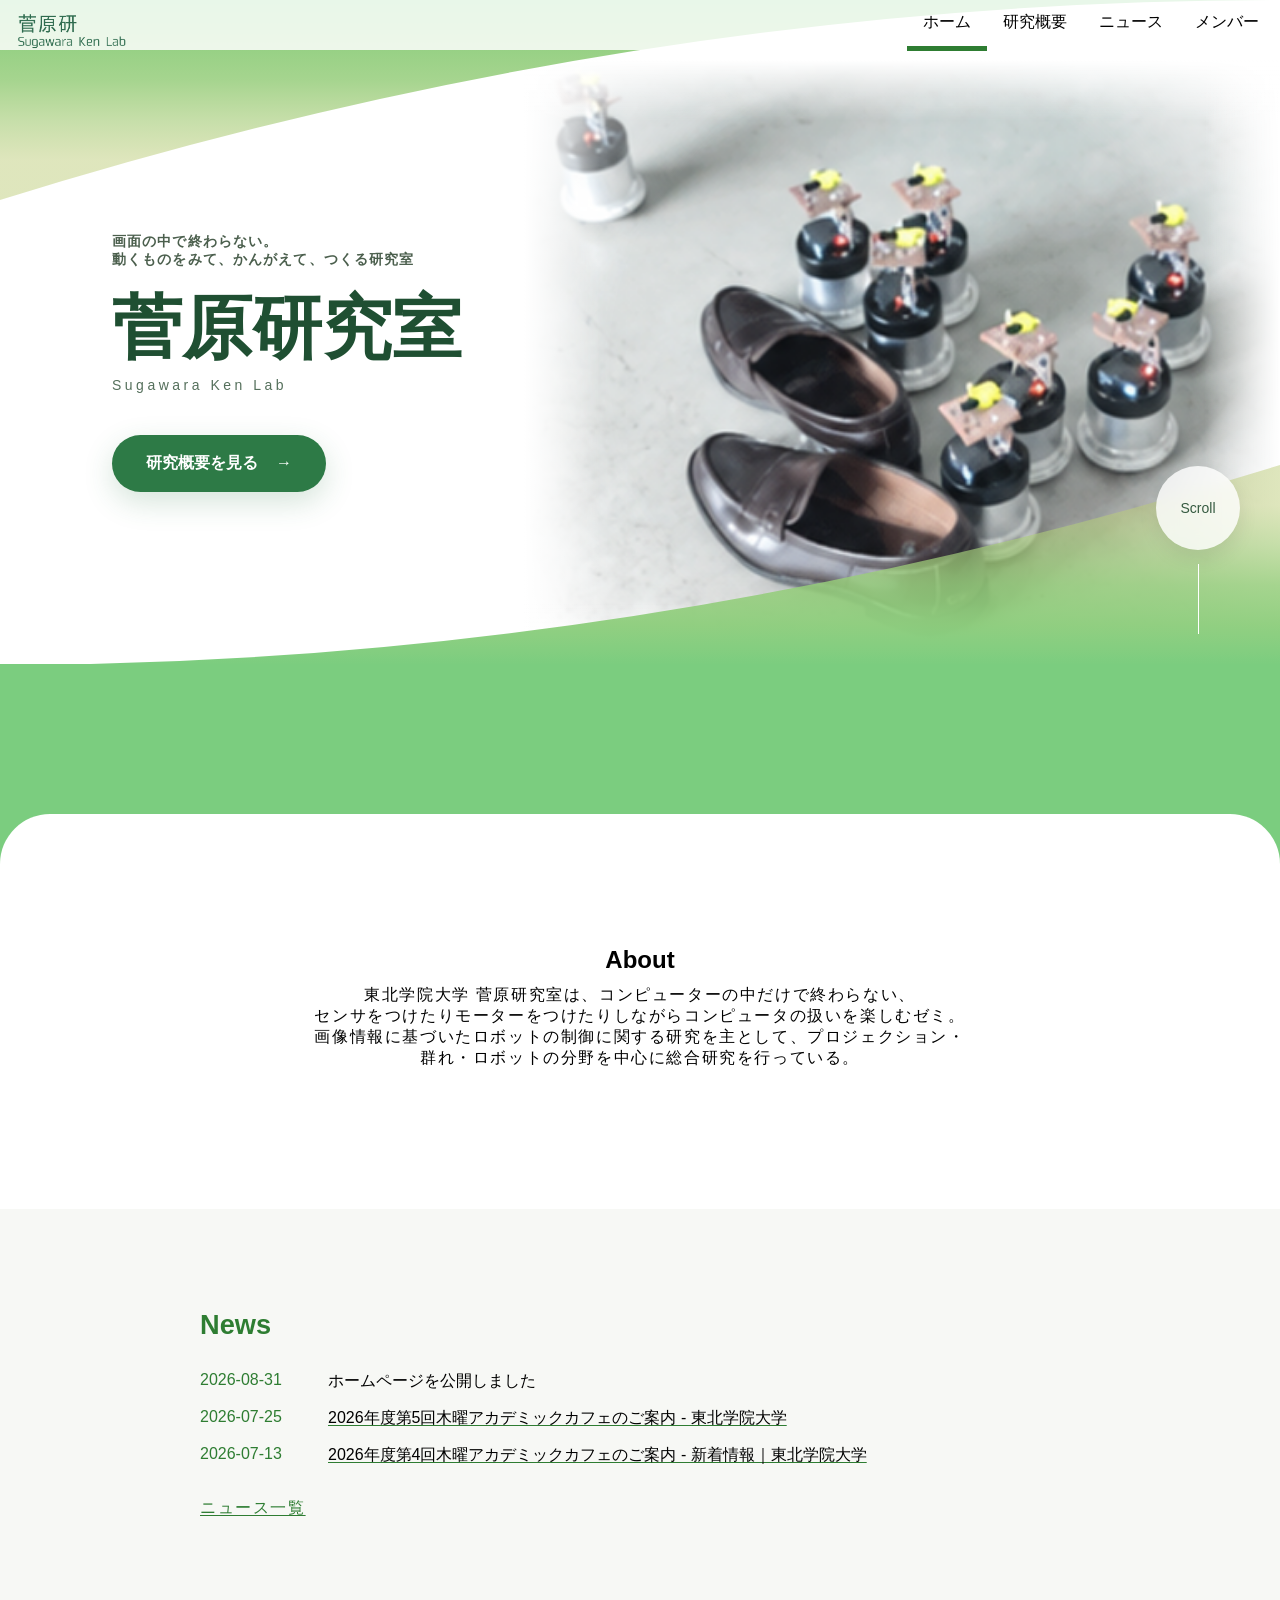
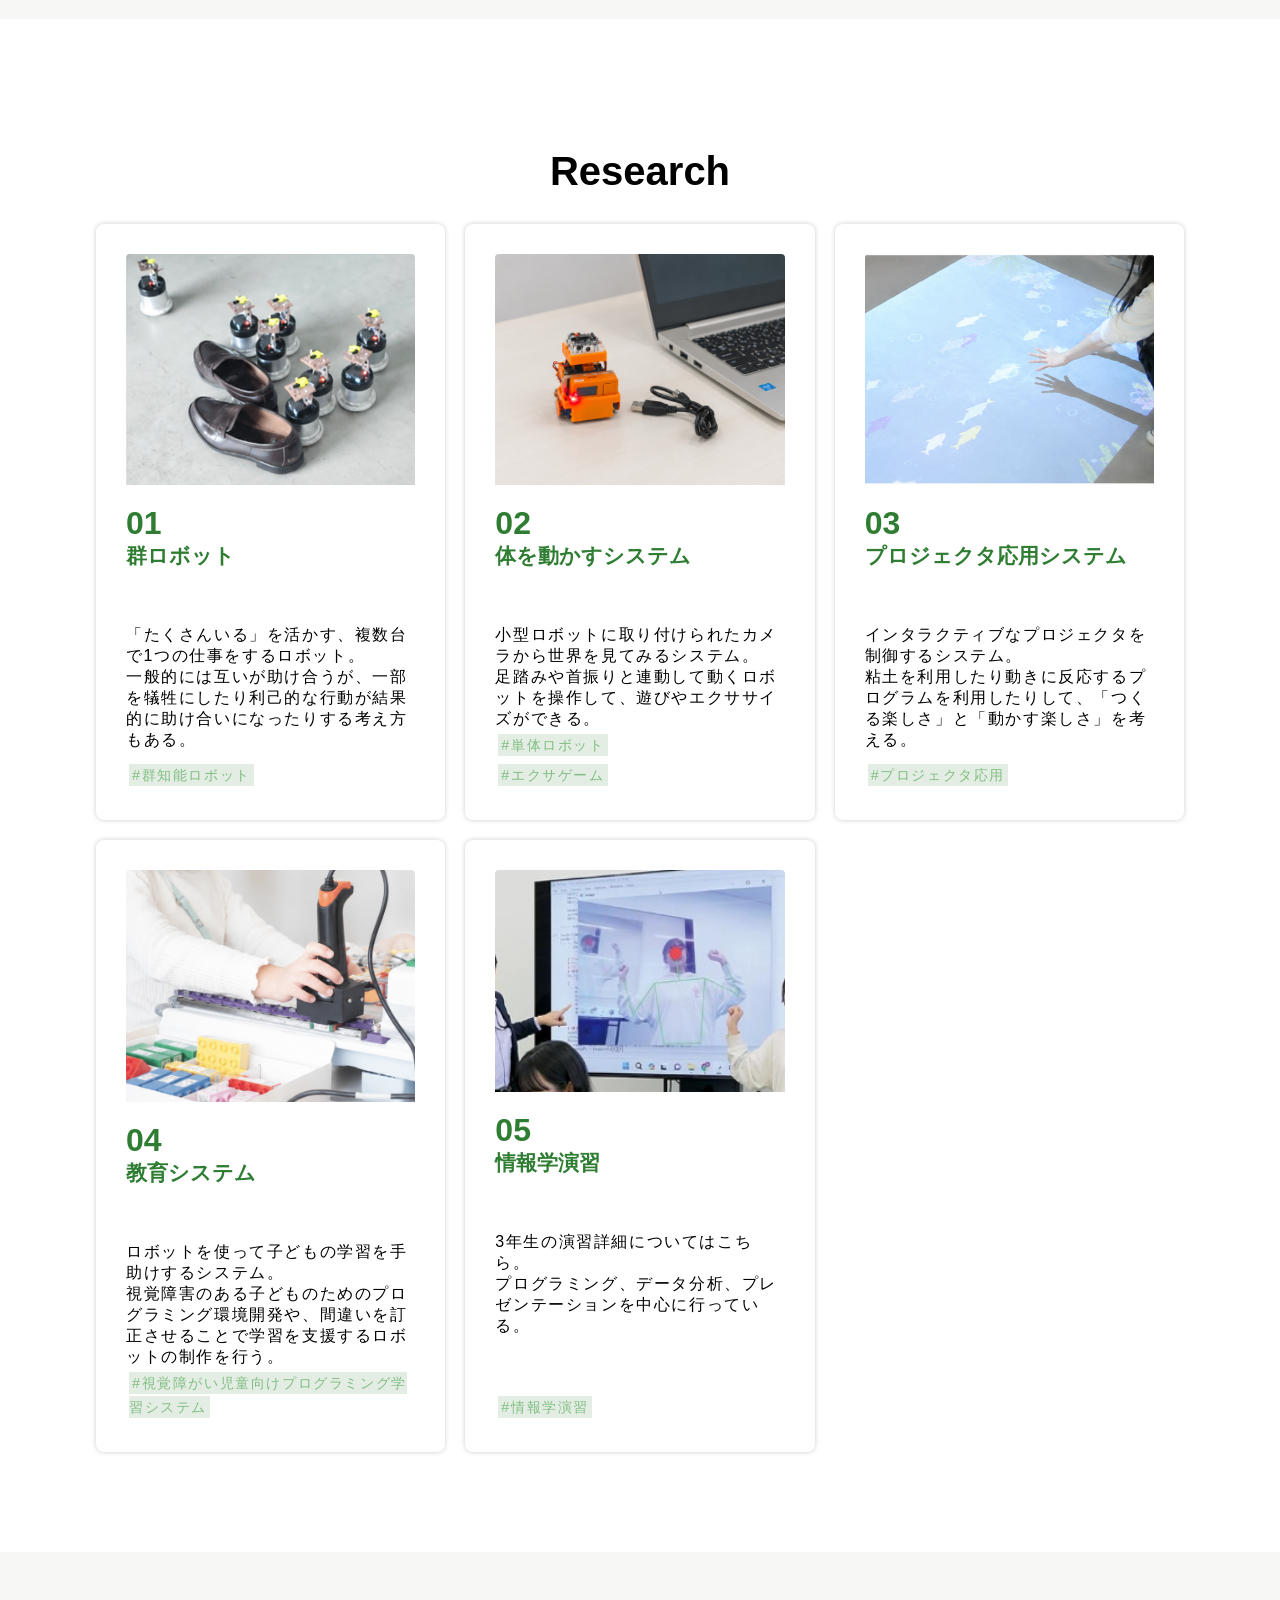
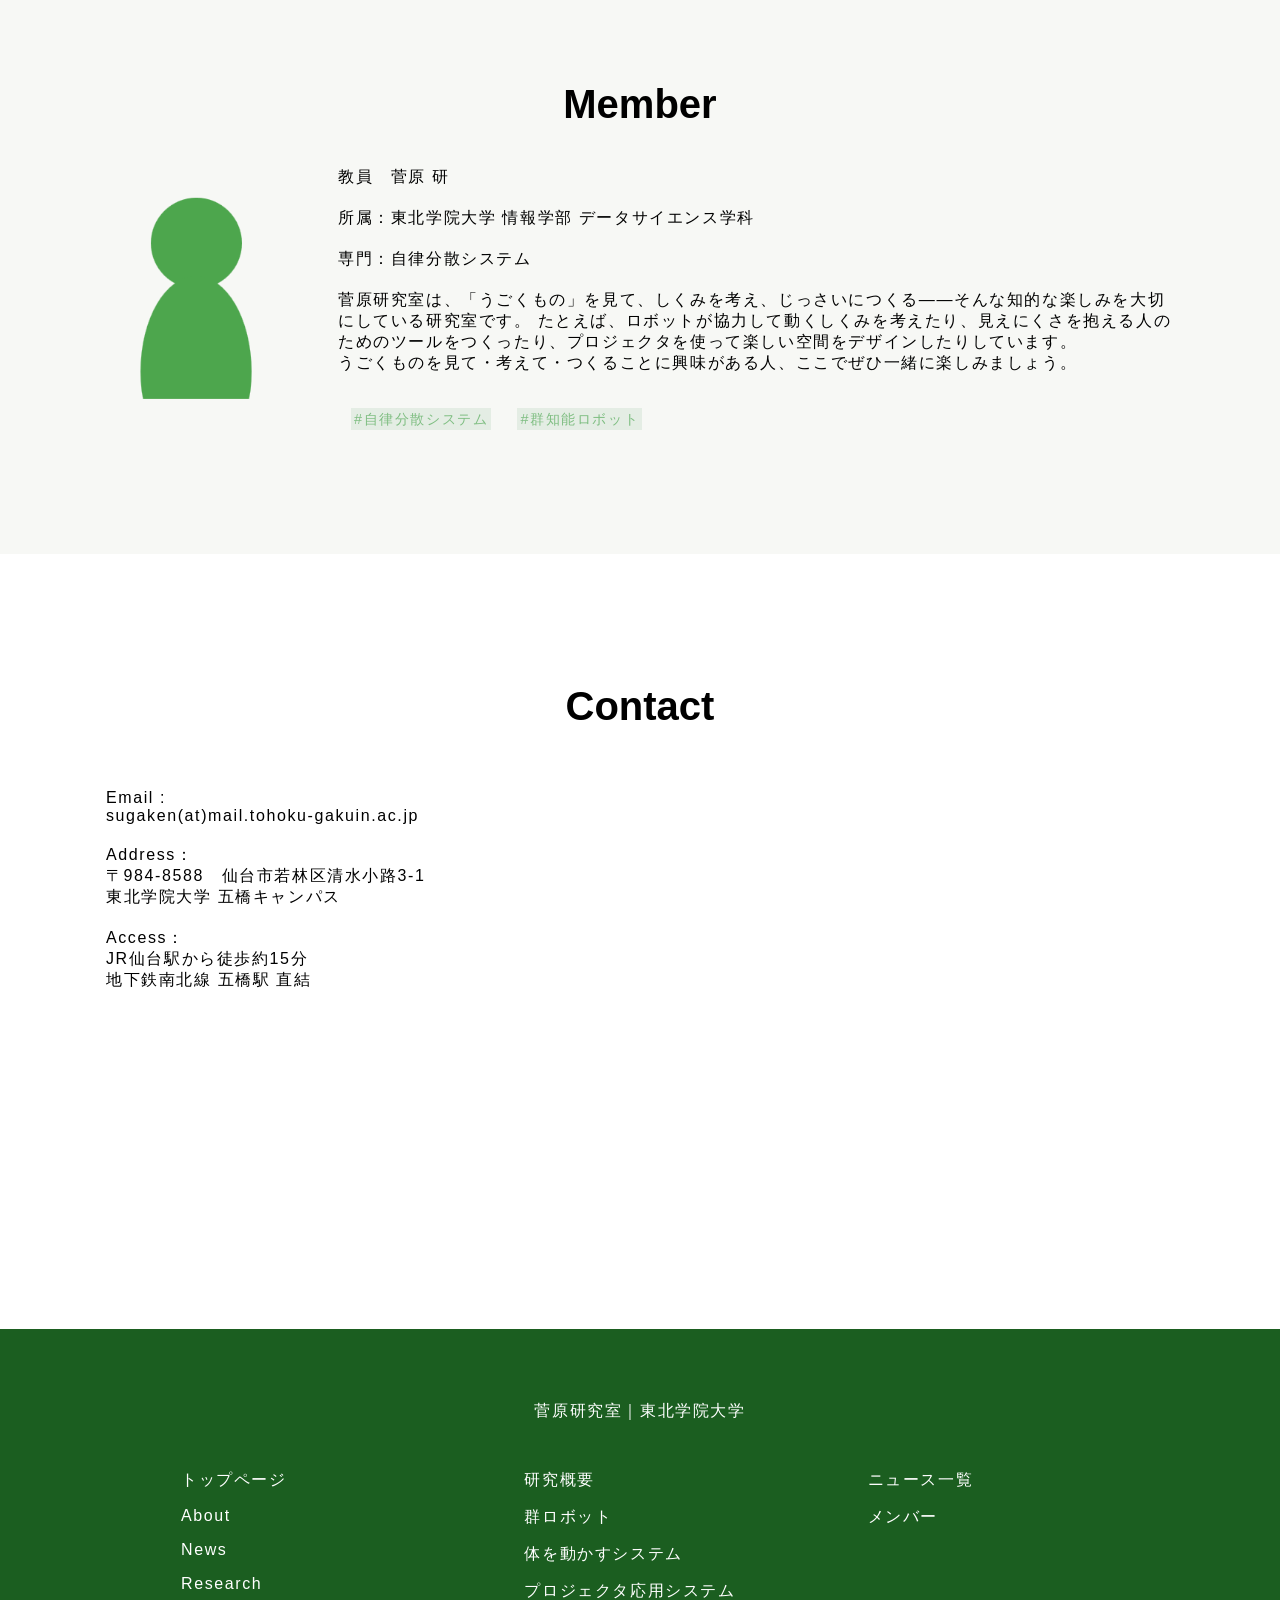
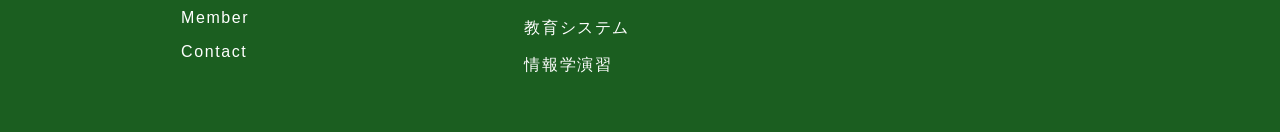
==== commit 03b4a5d0: "Update index.html" ====
--- a/index.html
+++ b/index.html
@@ -6,6 +6,7 @@
 <link rel="stylesheet" href="stylesheet.css">
 <link rel="preconnect" href="https://fonts.googleapis.com">
 <link rel="preconnect" href="https://fonts.gstatic.com" crossorigin>
+<meta name="viewport" content="width=device-width, initial-scale=1.0">
 <meta name="description" content="東北学院大学 情報学部の菅原研究室。群ロボット、ロボット制御、プロジェクタ応用など、コンピュータと実世界をつなぐ研究に取り組んでいます。">
 </head>
 
@@ -110,7 +111,7 @@
       <!-- RIGHT -->
       <div class="hero-image-wrap">
         <div class="hero-image">
-          <img src="./img/characteristics01.jpg" alt="菅原研究室の研究風景">
+          <img src="./img/index-research-swarm.png" alt="菅原研究室の研究風景">
           <div class="gradation"></div>
         </div>
       </div>
@@ -304,7 +305,7 @@
             <img class="professor-img" src="img/professor-img.png" alt="菅原研教授">
       </div>
       <div class="member-des-box">
-        <p>菅原研 教授</p>
+        <p>教員　菅原 研</p>
         <p>所属：東北学院大学 情報学部 データサイエンス学科</p>
         <p>専門：自律分散システム</p>
         <p class="member-desc">
@@ -336,8 +337,7 @@
       <p>Email : <br>sugaken(at)mail.tohoku-gakuin.ac.jp</p>
       <p>Address：<br>
         〒984-8588　仙台市若林区清水小路3-1<br>
-        東北学院大学 五橋キャンパス<wbr>シュネーダー記念館 7階<br>
-        個人研究室S7H ゼミ室S706<br>
+        東北学院大学 五橋キャンパス
       </p>
       <p>Access：<br>
         JR仙台駅から徒歩約15分<br>
--- a/stylesheet.css
+++ b/stylesheet.css
@@ -559,11 +559,11 @@
 }
 
 .sec-container:nth-of-type(odd) {
+  background-color: #f7f8f5;
+}
+
+.sec-container:nth-of-type(even) {
   background-color: #ffffff;
-}
-
-.sec-container:nth-of-type(even) {
-  background-color: #f7f8f5;
 }
 
 
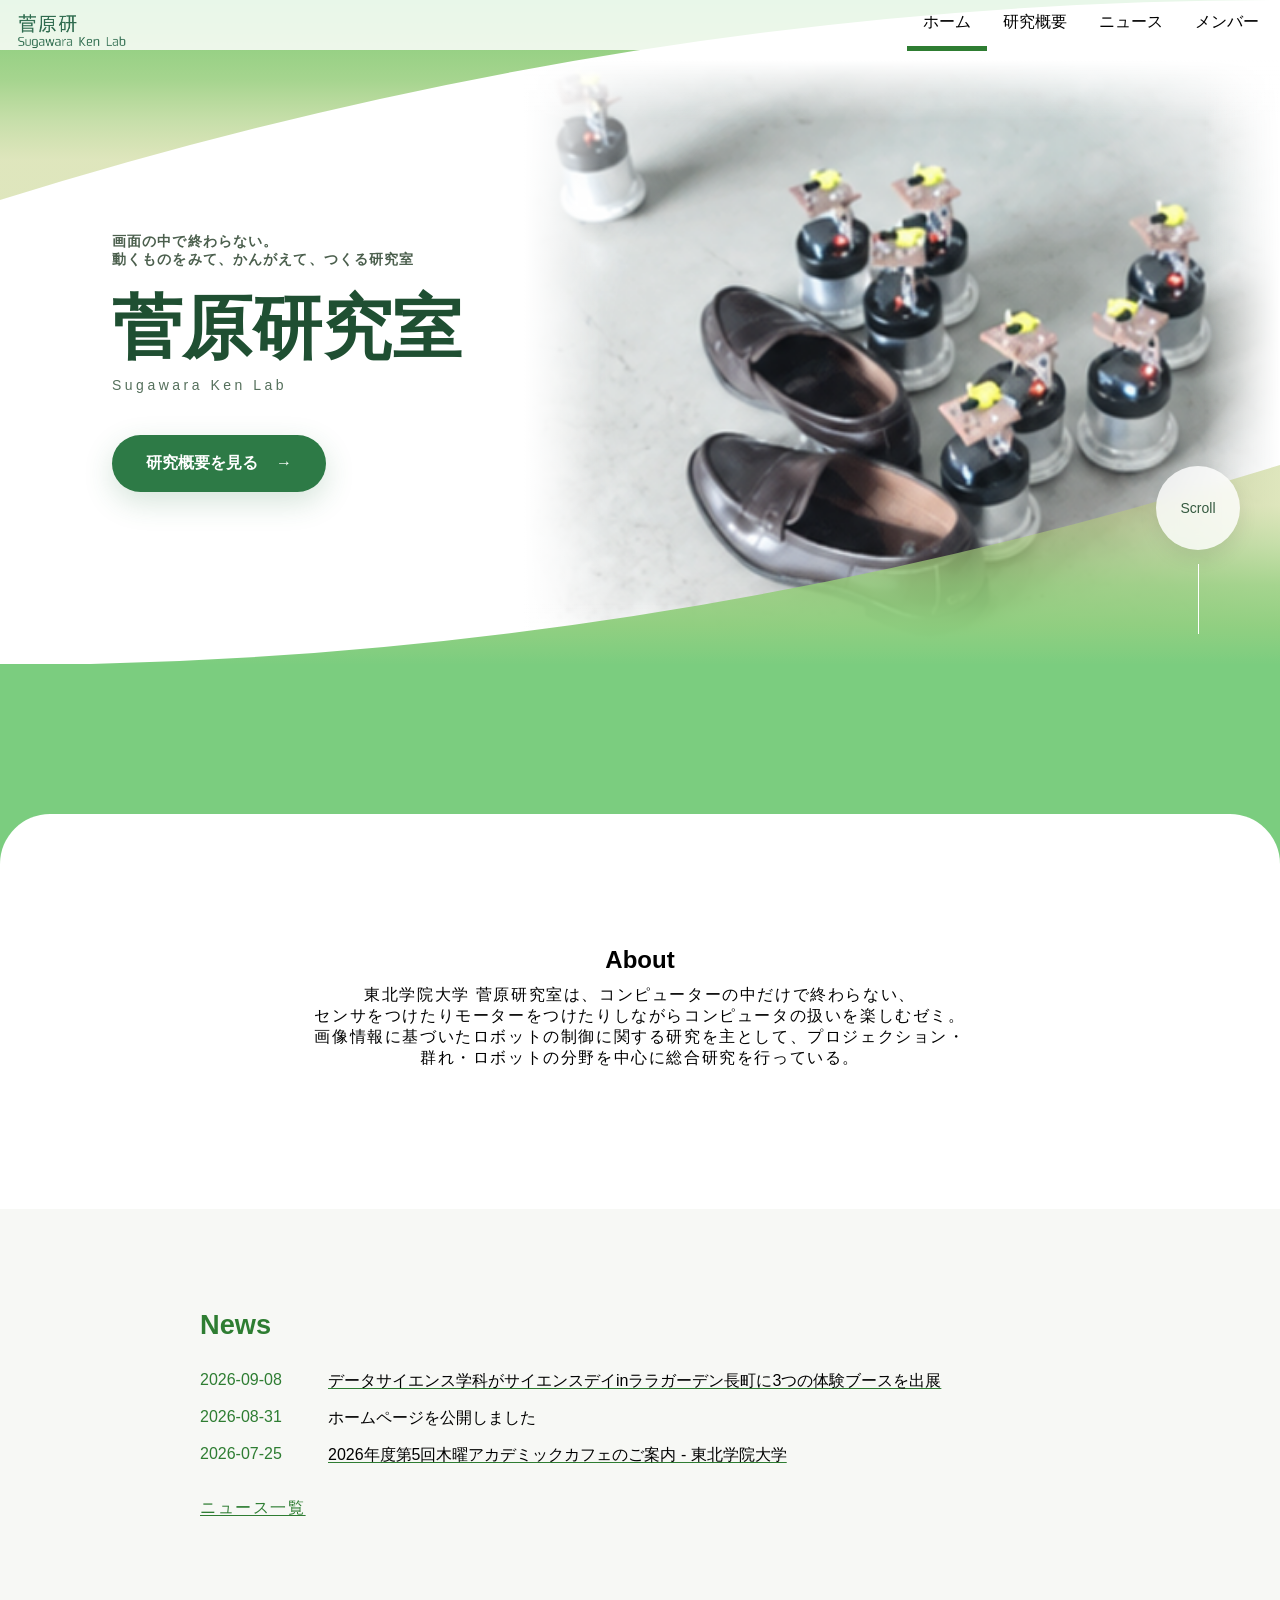
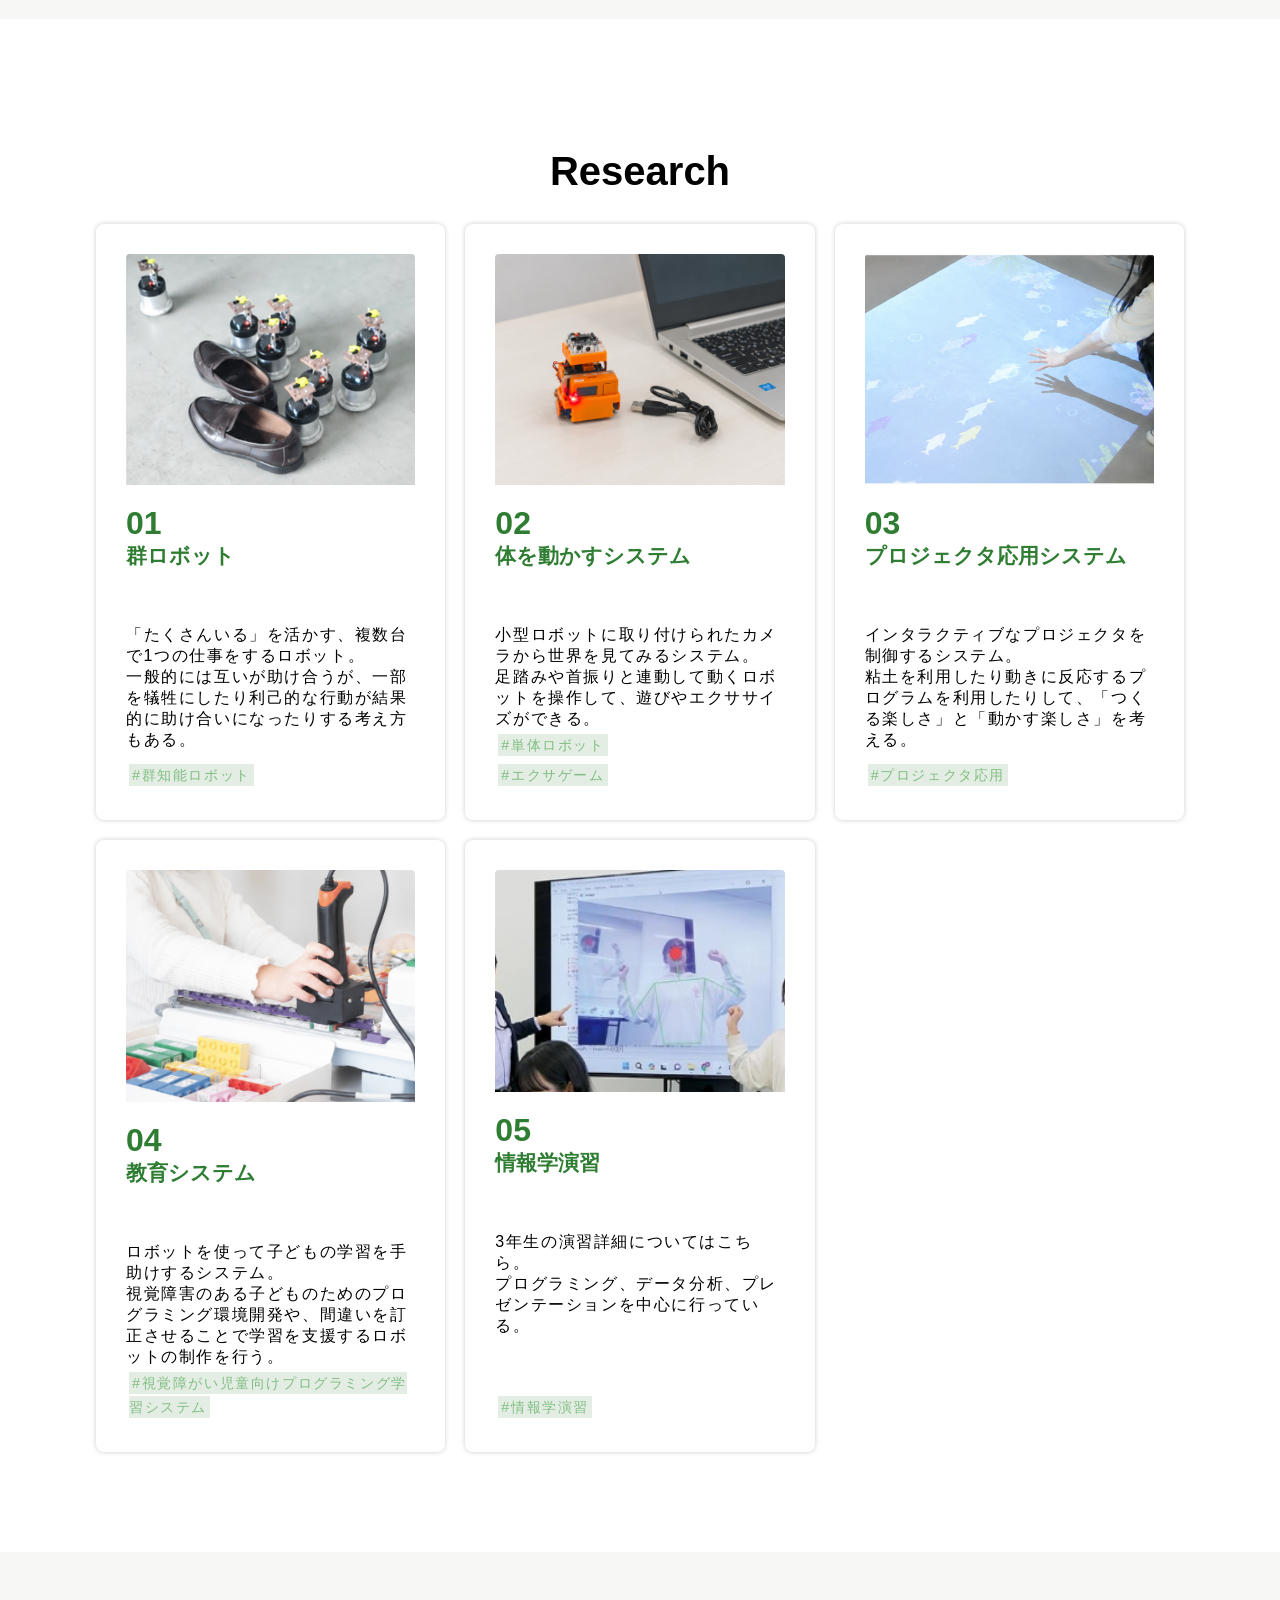
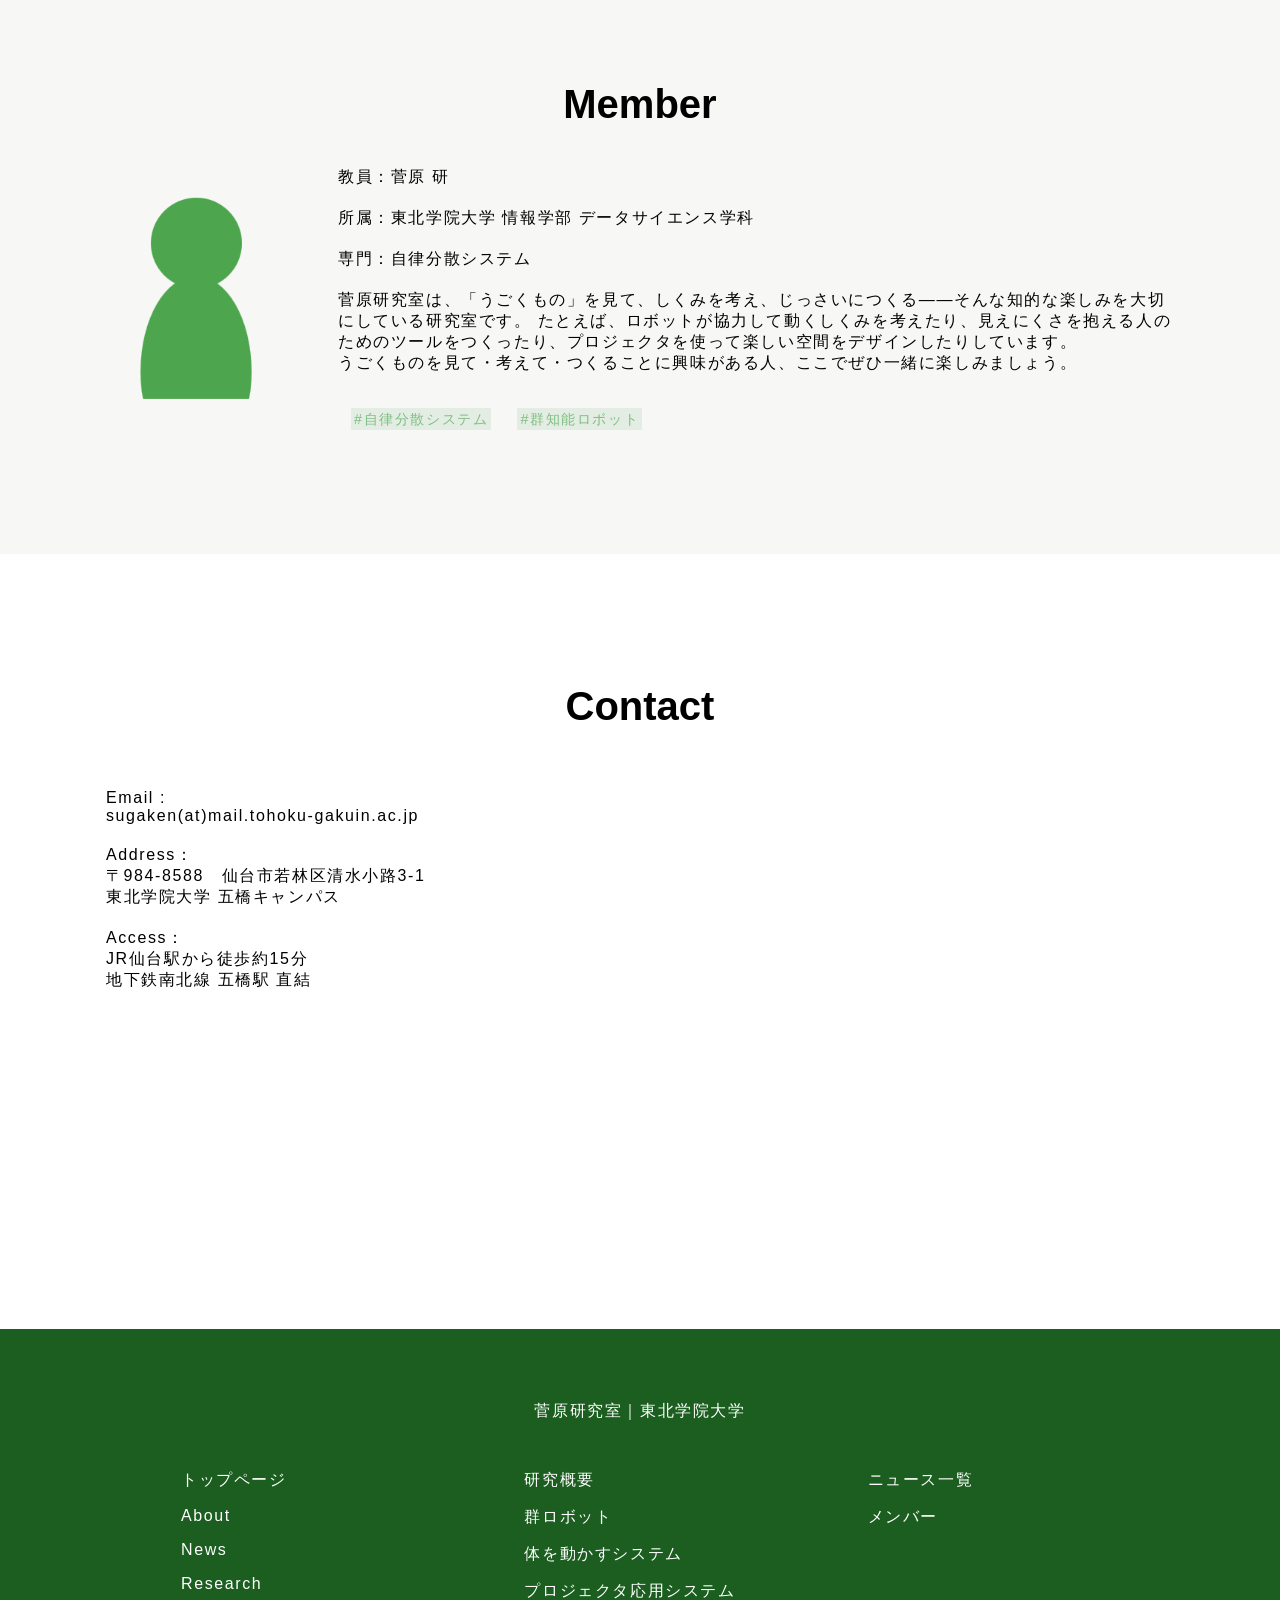
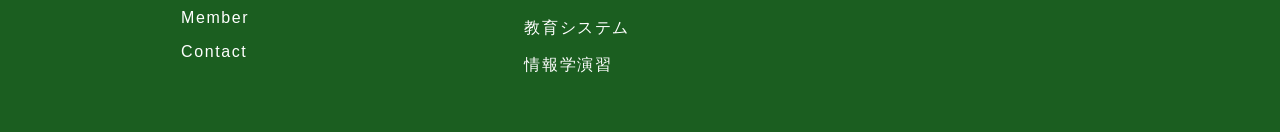
==== commit 265a5209: "initial commit" ====
--- a/index.html
+++ b/index.html
@@ -1,381 +1,381 @@
-<!DOCTYPE html>
-<html lang="ja">
-<head>
-<meta charset="UTF-8">
-<title>菅原研究室 | 東北学院大学 情報学部</title>
-<link rel="stylesheet" href="stylesheet.css">
-<link rel="preconnect" href="https://fonts.googleapis.com">
-<link rel="preconnect" href="https://fonts.gstatic.com" crossorigin>
-<meta name="viewport" content="width=device-width, initial-scale=1.0">
-<meta name="description" content="東北学院大学 情報学部の菅原研究室。群ロボット、ロボット制御、プロジェクタ応用など、コンピュータと実世界をつなぐ研究に取り組んでいます。">
-</head>
-
-<body id="index">
-<div class="page-index">
-<header>
-  <a href="./index.html">
-    <img class="logo-min" src="img/logo.png" alt="菅原研究室">
-  </a>
-
-  <!-- ハンバーガーボタン -->
-  <button class="hamburger" type="button" aria-label="メニューを開く" aria-expanded="false">
-    <span></span>
-    <span></span>
-    <span></span>
-  </button>
-
-  <nav>
-    <ul class="menu">
-
-      <li>
-        <a href="./index.html" class="current">ホーム</a>
-      </li>
-
-      <li class="has-dropdown">
-        <a href="./research.html">研究概要</a>
-
-        <ul class="dropdown">
-          <li><a href="./researches/swarm-robotics.html">群ロボット</a></li>
-          <li><a href="./researches/body-system.html">体を動かすシステム</a></li>
-          <li><a href="./researches/projector.html">プロジェクタ応用システム</a></li>
-          <li><a href="./researches/education.html">教育システム</a></li>
-          <li><a href="./researches/seminar.html">情報学演習</a></li>
-        </ul>
-      </li>
-
-      <li>
-        <a href="./news.html">ニュース</a>
-      </li>
-
-      <li>
-        <a href="./member.html">メンバー</a>
-      </li>
-
-    </ul>
-  </nav>
-</header>
-
-<script>
-document.addEventListener('DOMContentLoaded', () => {
-  const hamburger = document.querySelector('.hamburger');
-  const nav = document.querySelector('nav');
-
-  if (!hamburger || !nav) return;
-
-  hamburger.addEventListener('click', () => {
-    const isOpen=nav.classList.toggle('active');
-
-    hamburger.classList.toggle('active');
-    hamburger.setAttribute('aria-expanded', isOpen);
-  });
-});
-</script>
-
-
-
-<main>
-
- <section class="hero">
-  <svg class="curve-top" xmlns="http://www.w3.org/2000/svg" viewBox="0 0 1280 200" width="100%">
-  <defs>
-    <linearGradient id="wave-1779946242188" gradientUnits="userSpaceOnUse" x1="0" y1="0" x2="0" y2="200">
-      <stop offset="20%" stop-color="#becd7b80"/>
-      <stop offset="40%" stop-color="#a7cd7ba6"/>
-      <stop offset="60%" stop-color="#96cd7bd9"/>
-      <stop offset="80%" stop-color="#8ccd7bf2"/>
-      <stop offset="100%" stop-color="#7bcd7f"/>
-    </linearGradient>
-  </defs>
-  <path d="M 0 200 Q 640 200 1280 0 Q 1920 200 2560 200 Q 3200 200 3840 0 Q 4480 200 5120 200 L 1280 200 L 0 200 Z" fill="url(#wave-1779946242188)"></path>
-</svg>
-    <!-- HERO -->
-    <div class="hero-inner">
-
-
-      <!-- LEFT -->
-      <div class="hero-text" id="hero-index-text">
-
-
-        <h2 class="hero-copy">画面の中で終わらない。</h2>
-        <h2 class="hero-sub">動くものをみて、かんがえて、つくる研究室</h2>
-        <h1 id="index-hero-title">菅原研究室</h1>
-
-        <p id="index-hero-en">Sugawara Ken Lab</p>
-
-        <a href="./research.html" class="hero-btn">
-          研究概要を見る<span>→</span>
-        </a>
-
-      </div>
-
-      <!-- RIGHT -->
-      <div class="hero-image-wrap">
-        <div class="hero-image">
-          <img src="./img/index-research-swarm.png" alt="菅原研究室の研究風景">
-          <div class="gradation"></div>
-        </div>
-      </div>
-    </div>
-
-    <!-- SCROLL -->
-    <div class="scroll">
-
-      <div class="scroll-circle">
-        Scroll
-      </div>
-
-      <div class="scroll-line"></div>
-
-    </div>
-<svg class="curve-bottom" xmlns="http://www.w3.org/2000/svg" viewBox="0 0 1280 200" width="100%">
-  <defs>
-    <linearGradient id="wave-1779946242188" gradientUnits="userSpaceOnUse" x1="0" y1="0" x2="0" y2="200">
-      <stop offset="20%" stop-color="#becd7b80"/>
-      <stop offset="40%" stop-color="#a7cd7ba6"/>
-      <stop offset="60%" stop-color="#96cd7bd9"/>
-      <stop offset="80%" stop-color="#8ccd7bf2"/>
-      <stop offset="100%" stop-color="#7bcd7f"/>
-    </linearGradient>
-  </defs>
-  <path d="M 0 200 Q 640 200 1280 0 Q 1920 200 2560 200 Q 3200 200 3840 0 Q 4480 200 5120 200 L 1280 200 L 0 200 Z" fill="url(#wave-1779946242188)"></path>
-</svg>
-</section>
-
-
-
-
-  <section class="intro" id="tag-about">
-      <div class="intro-container">
-        <div class="intro-text">
-        <h3 class="intro-head">About</h3>
-        <p>
-          東北学院大学 菅原研究室は、<wbr>コンピューターの中だけで終わらない、<wbr>センサをつけたりモーターをつけたりしながら<wbr>コンピュータの扱いを楽しむゼミ。<br>
-          画像情報に基づいたロボットの制御に関する研究を主として、<wbr>プロジェクション・群れ・ロボットの分野を中心に<wbr>総合研究を行っている。
-        </p>
-        </div>
-      </div>
-  </section>
-
-  <div class="sec-container" id="tag-news">
-  <section class="sec-news">
-    <h3 class="news-head">News</h3>
-    <script src="news.js"></script>
-    <div id="latest-news"></div>
-    <p class="news-page-link"><a href="./news.html">ニュース一覧</a></p>
-<script>
-  const container = document.getElementById("latest-news");
-
-  [...newsList]
-    .sort((a, b) => new Date(b.date) - new Date(a.date))
-    .slice(0, 3)
-    .forEach(news => {
-      const div=document.createElement("div");
-      div.classList.add("news-list");
-
-      // リンクがある場合
-      if (news.link) {
-        div.innerHTML=`
-          <a href="${news.link}" target="_blank" rel="noopener noreferrer" class="news-link">
-            <span class="news-date">${news.date}<br></span>
-            <span class="news-title">${news.title}</span>
-          </a>
-        `;
-      }
-      // リンクがない場合
-      else {
-        div.innerHTML=`
-          <span class="news-no-link">
-            <span class="news-date">${news.date}<br></span>
-            <span class="news-title">${news.title}</span>
-          </span>
-        `;
-      }
-
-      container.appendChild(div);
-    });
-</script>
-  </section>
-  </div>
-
-  <div class="sec-container" id="tag-research">
-  <section class="sec-research">
-    <div class="sec-container-research">
-    <h2 class="res-head">Research</h2>
-
-    <div class="grid">
-    <a href="./researches/swarm-robotics.html" class="res-card">
-      <div class="res-image">
-        <img src="img/index-research-swarm.png" alt="複数のロボットが協調して動く群ロボットの研究（くつはこびロボット）">
-      </div>
-      <h4 class="res-genre">
-        <span class="res-number">01 <br></span>
-        群ロボット
-      </h4>
-      <p class="res-description">
-        「たくさんいる」を活かす、複数台で1つの仕事をするロボット。<br>
-        一般的には互いが助け合うが、一部を犠牲にしたり利己的な行動が結果的に助け合いになったりする考え方もある。
-      </p>
-      <p class="tag-container"><span class="tag">
-        #群知能ロボット
-      </span></p>
-    </a>
-
-    <a href="researches/body-system.html" class="res-card">
-      <div class="res-image">
-        <img src="img/index-research-body-system.png" alt="カメラを搭載した小型ロボットを操作する体を動かすシステム"">
-      </div>
-      <h4 class="res-genre">
-        <span class="res-number">02 <br></span>
-        体を動かす<wbr>システム
-      </h4>
-      <p class="res-description">
-        小型ロボットに取り付けられたカメラから世界を見てみるシステム。<br>
-        足踏みや首振りと連動して動くロボットを操作して、遊びやエクササイズができる。
-      </p>
-      <p class="tag-container"><span class="tag">
-        #単体ロボット
-      </span></p>
-      <p class="tag-container"><span class="tag">
-        #エクサゲーム
-      </span></p>
-    </a>
-
-    <a href="researches/projector.html" class="res-card">
-      <div class="res-image">
-        <img src="img/index-research-projector.png" alt="プロジェクタを利用したインタラクティブシステムの研究">
-      </div>
-      <h4 class="res-genre">
-        <span class="res-number">03 <br></span>
-        プロジェクタ<wbr>応用<wbr>システム
-      </h4>
-      <p class="res-description">
-        インタラクティブなプロジェクタを制御するシステム。<br>
-        粘土を利用したり動きに反応するプログラムを利用したりして、「つくる楽しさ」と「動かす楽しさ」を考える。
-      </p>
-      <p class="tag-container"><span class="tag">
-        #プロジェクタ応用
-      </span></p>
-    </a>
-
-    <a href="researches/education.html" class="res-card">
-      <div class="res-image">
-        <img src="img/index-research-sikaku.png" alt="ロボットを活用した子どもの学習を支援する教育システム">
-      </div>
-      <h4 class="res-genre">
-        <span class="res-number">04 <br></span>
-        教育システム
-      </h4>
-      <p class="res-description">
-        ロボットを使って子どもの学習を手助けするシステム。<br>
-        視覚障害のある子どものためのプログラミング環境開発や、間違いを訂正させることで学習を支援するロボットの制作を行う。
-      </p>
-      <p class="tag-container"><span class="tag">
-        #視覚障がい児童向け<wbr>プログラミング<wbr>学習システム
-      </span></p>
-    </a>
-
-    <a href="researches/seminar.html" class="res-card">
-      <div class="res-image">
-        <img src="img/sub/ensyuu1.png" alt="情報学演習で使用する教材やシステム">
-      </div>
-      <h4 class="res-genre">
-        <span class="res-number">05 <br></span>
-        情報学演習
-      </h4>
-      <p class="res-description">
-        3年生の演習詳細についてはこちら。<br>
-        プログラミング、データ分析、プレゼンテーションを中心に行っている。
-      </p>
-      <p class="tag-container"><span class="tag">
-        #情報学演習
-      </span></p>
-    </a>
-
-    </div>
-  </div>
-  </section>
-  </div>
-
-  <div class="sec-container" id="tag-member">
-  <section class="sec-member">
-    <div class="sec-container-member">
-    <h2 class="member-head">Member</h2>
-    <div class="member-flexed">
-      <div class="professor-img-box">
-            <img class="professor-img" src="img/professor-img.png" alt="菅原研教授">
-      </div>
-      <div class="member-des-box">
-        <p>教員　菅原 研</p>
-        <p>所属：東北学院大学 情報学部 データサイエンス学科</p>
-        <p>専門：自律分散システム</p>
-        <p class="member-desc">
-          菅原研究室は、「うごくもの」を見て、しくみを考え、じっさいにつくる——そんな知的な楽しみを大切にしている研究室です。
-          たとえば、ロボットが協力して動くしくみを考えたり、見えにくさを抱える人のためのツールをつくったり、プロジェクタを使って楽しい空間をデザインしたりしています。<br>
-          うごくものを見て・考えて・つくることに興味がある人、ここでぜひ一緒に楽しみましょう。
-        </p>
-        <div class="tags">
-        <p class="tag-container"><span class="tag">
-          #自律分散システム
-        </span></p>
-        <p class="tag-container"><span class="tag">
-          #群知能ロボット
-        </span></p>
-        </div>
-      </div>
-    </div>
-    </div>
-  </section>
-  </div>
-
-  <div class="sec-container" id="tag-contact">
-<section class="sec-contact">
-    <div class="sec-container-contact">
-  <h2 class="contact-head">Contact</h2>
-
-  <div class="contact-flexed">
-    <div class="contact-des-box">
-      <p>Email : <br>sugaken(at)mail.tohoku-gakuin.ac.jp</p>
-      <p>Address：<br>
-        〒984-8588　仙台市若林区清水小路3-1<br>
-        東北学院大学 五橋キャンパス
-      </p>
-      <p>Access：<br>
-        JR仙台駅から徒歩約15分<br>
-        地下鉄南北線 五橋駅 直結
-      </p>
-    </div>
-    <iframe src="https://www.google.com/maps/embed?pb=!1m18!1m12!1m3!1d329.3404688150777!2d140.88159785527142!3d38.250919663428505!2m3!1f0!2f0!3f0!3m2!1i1024!2i768!4f13.1!3m3!1m2!1s0x5f8a2908cb9d8591%3A0x2ce1552de36ba8df!2z5p2x5YyX5a2m6Zmi5aSn5a2mIOS6lOapi-OCreODo-ODs-ODkeOCuQ!5e0!3m2!1sja!2sjp!4v1777893538265!5m2!1sja!2sjp" title="東北学院大学 五橋キャンパスの地図" class="map-iframe" allowfullscreen="" loading="lazy" referrerpolicy="no-referrer-when-downgrade"></iframe>
-  </div>
-  </div>
-</section>
-</div>
-</main>
-
-<footer>
-  <p class="f-home"><a href="./index.html">菅原研究室｜東北学院大学</a></p>
-  <div class="f-grid">
-    <div class="f-index">
-      <p><a href="./index.html">トップページ</a></p>
-      <p><a href="#tag-about">About</a></p>
-      <p><a href="#tag-news">News</a></p>
-      <p><a href="#tag-research">Research</a></p>
-      <p><a href="#tag-member">Member</a></p>
-      <p><a href="#tag-contact">Contact</a></p>
-    </div>
-    <div class="f-research">
-      <p><a href="research.html">研究概要</a></p>
-      <p><a href="researches/swarm-robotics.html">群ロボット</a></p>
-      <p><a href="researches/body-system.html">体を動かすシステム</a></p>
-      <p><a href="researches/projector.html">プロジェクタ応用システム</a></p>
-      <p><a href="researches/education.html">教育システム</a></p>
-      <p><a href="researches/seminar.html">情報学演習</a></p>
-    </div>
-    <div class="f-member">
-      <p><a href="news.html">ニュース一覧</a></p>
-      <p><a href="member.html">メンバー</a></p>
-    </div>
-  </div>
-</footer>
-</div>
-</body>
-</html>
+<!DOCTYPE html>
+<html lang="ja">
+<head>
+<meta charset="UTF-8">
+<title>菅原研究室 | 東北学院大学 情報学部</title>
+<link rel="stylesheet" href="stylesheet.css">
+<link rel="preconnect" href="https://fonts.googleapis.com">
+<link rel="preconnect" href="https://fonts.gstatic.com" crossorigin>
+<meta name="viewport" content="width=device-width, initial-scale=1.0">
+<meta name="description" content="東北学院大学 情報学部の菅原研究室。群ロボット、ロボット制御、プロジェクタ応用など、コンピュータと実世界をつなぐ研究に取り組んでいます。">
+</head>
+
+<body id="index">
+<div class="page-index">
+<header>
+  <a href="./index.html">
+    <img class="logo-min" src="img/logo.png" alt="菅原研究室">
+  </a>
+
+  <!-- ハンバーガーボタン -->
+  <button class="hamburger" type="button" aria-label="メニューを開く" aria-expanded="false">
+    <span></span>
+    <span></span>
+    <span></span>
+  </button>
+
+  <nav>
+    <ul class="menu">
+
+      <li>
+        <a href="./index.html" class="current">ホーム</a>
+      </li>
+
+      <li class="has-dropdown">
+        <a href="./research.html">研究概要</a>
+
+        <ul class="dropdown">
+          <li><a href="./researches/swarm-robotics.html">群ロボット</a></li>
+          <li><a href="./researches/body-system.html">体を動かすシステム</a></li>
+          <li><a href="./researches/projector.html">プロジェクタ応用システム</a></li>
+          <li><a href="./researches/education.html">教育システム</a></li>
+          <li><a href="./researches/seminar.html">情報学演習</a></li>
+        </ul>
+      </li>
+
+      <li>
+        <a href="./news.html">ニュース</a>
+      </li>
+
+      <li>
+        <a href="./member.html">メンバー</a>
+      </li>
+
+    </ul>
+  </nav>
+</header>
+
+<script>
+document.addEventListener('DOMContentLoaded', () => {
+  const hamburger = document.querySelector('.hamburger');
+  const nav = document.querySelector('nav');
+
+  if (!hamburger || !nav) return;
+
+  hamburger.addEventListener('click', () => {
+    const isOpen=nav.classList.toggle('active');
+
+    hamburger.classList.toggle('active');
+    hamburger.setAttribute('aria-expanded', isOpen);
+  });
+});
+</script>
+
+
+
+<main>
+
+ <section class="hero">
+  <svg class="curve-top" xmlns="http://www.w3.org/2000/svg" viewBox="0 0 1280 200" width="100%">
+  <defs>
+    <linearGradient id="wave-1779946242188" gradientUnits="userSpaceOnUse" x1="0" y1="0" x2="0" y2="200">
+      <stop offset="20%" stop-color="#becd7b80"/>
+      <stop offset="40%" stop-color="#a7cd7ba6"/>
+      <stop offset="60%" stop-color="#96cd7bd9"/>
+      <stop offset="80%" stop-color="#8ccd7bf2"/>
+      <stop offset="100%" stop-color="#7bcd7f"/>
+    </linearGradient>
+  </defs>
+  <path d="M 0 200 Q 640 200 1280 0 Q 1920 200 2560 200 Q 3200 200 3840 0 Q 4480 200 5120 200 L 1280 200 L 0 200 Z" fill="url(#wave-1779946242188)"></path>
+</svg>
+    <!-- HERO -->
+    <div class="hero-inner">
+
+
+      <!-- LEFT -->
+      <div class="hero-text" id="hero-index-text">
+
+
+        <h2 class="hero-copy">画面の中で終わらない。</h2>
+        <h2 class="hero-sub">動くものをみて、かんがえて、つくる研究室</h2>
+        <h1 id="index-hero-title">菅原研究室</h1>
+
+        <p id="index-hero-en">Sugawara Ken Lab</p>
+
+        <a href="./research.html" class="hero-btn">
+          研究概要を見る<span>→</span>
+        </a>
+
+      </div>
+
+      <!-- RIGHT -->
+      <div class="hero-image-wrap">
+        <div class="hero-image">
+          <img src="./img/index-research-swarm.png" alt="菅原研究室の研究風景">
+          <div class="gradation"></div>
+        </div>
+      </div>
+    </div>
+
+    <!-- SCROLL -->
+    <div class="scroll">
+
+      <div class="scroll-circle">
+        Scroll
+      </div>
+
+      <div class="scroll-line"></div>
+
+    </div>
+<svg class="curve-bottom" xmlns="http://www.w3.org/2000/svg" viewBox="0 0 1280 200" width="100%">
+  <defs>
+    <linearGradient id="wave-1779946242188" gradientUnits="userSpaceOnUse" x1="0" y1="0" x2="0" y2="200">
+      <stop offset="20%" stop-color="#becd7b80"/>
+      <stop offset="40%" stop-color="#a7cd7ba6"/>
+      <stop offset="60%" stop-color="#96cd7bd9"/>
+      <stop offset="80%" stop-color="#8ccd7bf2"/>
+      <stop offset="100%" stop-color="#7bcd7f"/>
+    </linearGradient>
+  </defs>
+  <path d="M 0 200 Q 640 200 1280 0 Q 1920 200 2560 200 Q 3200 200 3840 0 Q 4480 200 5120 200 L 1280 200 L 0 200 Z" fill="url(#wave-1779946242188)"></path>
+</svg>
+</section>
+
+
+
+
+  <section class="intro" id="tag-about">
+      <div class="intro-container">
+        <div class="intro-text">
+        <h3 class="intro-head">About</h3>
+        <p>
+          東北学院大学 菅原研究室は、<wbr>コンピューターの中だけで終わらない、<wbr>センサをつけたりモーターをつけたりしながら<wbr>コンピュータの扱いを楽しむゼミ。<br>
+          画像情報に基づいたロボットの制御に関する研究を主として、<wbr>プロジェクション・群れ・ロボットの分野を中心に<wbr>総合研究を行っている。
+        </p>
+        </div>
+      </div>
+  </section>
+
+  <div class="sec-container" id="tag-news">
+  <section class="sec-news">
+    <h3 class="news-head">News</h3>
+    <script src="news.js"></script>
+    <div id="latest-news"></div>
+    <p class="news-page-link"><a href="./news.html">ニュース一覧</a></p>
+<script>
+  const container = document.getElementById("latest-news");
+
+  [...newsList]
+    .sort((a, b) => new Date(b.date) - new Date(a.date))
+    .slice(0, 3)
+    .forEach(news => {
+      const div=document.createElement("div");
+      div.classList.add("news-list");
+
+      // リンクがある場合
+      if (news.link) {
+        div.innerHTML=`
+          <a href="${news.link}" target="_blank" rel="noopener noreferrer" class="news-link">
+            <span class="news-date">${news.date}<br></span>
+            <span class="news-title">${news.title}</span>
+          </a>
+        `;
+      }
+      // リンクがない場合
+      else {
+        div.innerHTML=`
+          <span class="news-no-link">
+            <span class="news-date">${news.date}<br></span>
+            <span class="news-title">${news.title}</span>
+          </span>
+        `;
+      }
+
+      container.appendChild(div);
+    });
+</script>
+  </section>
+  </div>
+
+  <div class="sec-container" id="tag-research">
+  <section class="sec-research">
+    <div class="sec-container-research">
+    <h2 class="res-head">Research</h2>
+
+    <div class="grid">
+    <a href="./researches/swarm-robotics.html" class="res-card">
+      <div class="res-image">
+        <img src="img/index-research-swarm.png" alt="複数のロボットが協調して動く群ロボットの研究（くつはこびロボット）">
+      </div>
+      <h4 class="res-genre">
+        <span class="res-number">01 <br></span>
+        群ロボット
+      </h4>
+      <p class="res-description">
+        「たくさんいる」を活かす、複数台で1つの仕事をするロボット。<br>
+        一般的には互いが助け合うが、一部を犠牲にしたり利己的な行動が結果的に助け合いになったりする考え方もある。
+      </p>
+      <p class="tag-container"><span class="tag">
+        #群知能ロボット
+      </span></p>
+    </a>
+
+    <a href="researches/body-system.html" class="res-card">
+      <div class="res-image">
+        <img src="img/index-research-body-system.png" alt="カメラを搭載した小型ロボットを操作する体を動かすシステム"">
+      </div>
+      <h4 class="res-genre">
+        <span class="res-number">02 <br></span>
+        体を動かす<wbr>システム
+      </h4>
+      <p class="res-description">
+        小型ロボットに取り付けられたカメラから世界を見てみるシステム。<br>
+        足踏みや首振りと連動して動くロボットを操作して、遊びやエクササイズができる。
+      </p>
+      <p class="tag-container"><span class="tag">
+        #単体ロボット
+      </span></p>
+      <p class="tag-container"><span class="tag">
+        #エクサゲーム
+      </span></p>
+    </a>
+
+    <a href="researches/projector.html" class="res-card">
+      <div class="res-image">
+        <img src="img/index-research-projector.png" alt="プロジェクタを利用したインタラクティブシステムの研究">
+      </div>
+      <h4 class="res-genre">
+        <span class="res-number">03 <br></span>
+        プロジェクタ<wbr>応用<wbr>システム
+      </h4>
+      <p class="res-description">
+        インタラクティブなプロジェクタを制御するシステム。<br>
+        粘土を利用したり動きに反応するプログラムを利用したりして、「つくる楽しさ」と「動かす楽しさ」を考える。
+      </p>
+      <p class="tag-container"><span class="tag">
+        #プロジェクタ応用
+      </span></p>
+    </a>
+
+    <a href="researches/education.html" class="res-card">
+      <div class="res-image">
+        <img src="img/index-research-sikaku.png" alt="ロボットを活用した子どもの学習を支援する教育システム">
+      </div>
+      <h4 class="res-genre">
+        <span class="res-number">04 <br></span>
+        教育システム
+      </h4>
+      <p class="res-description">
+        ロボットを使って子どもの学習を手助けするシステム。<br>
+        視覚障害のある子どものためのプログラミング環境開発や、間違いを訂正させることで学習を支援するロボットの制作を行う。
+      </p>
+      <p class="tag-container"><span class="tag">
+        #視覚障がい児童向け<wbr>プログラミング<wbr>学習システム
+      </span></p>
+    </a>
+
+    <a href="researches/seminar.html" class="res-card">
+      <div class="res-image">
+        <img src="img/sub/ensyuu1.png" alt="情報学演習で使用する教材やシステム">
+      </div>
+      <h4 class="res-genre">
+        <span class="res-number">05 <br></span>
+        情報学演習
+      </h4>
+      <p class="res-description">
+        3年生の演習詳細についてはこちら。<br>
+        プログラミング、データ分析、プレゼンテーションを中心に行っている。
+      </p>
+      <p class="tag-container"><span class="tag">
+        #情報学演習
+      </span></p>
+    </a>
+
+    </div>
+  </div>
+  </section>
+  </div>
+
+  <div class="sec-container" id="tag-member">
+  <section class="sec-member">
+    <div class="sec-container-member">
+    <h2 class="member-head">Member</h2>
+    <div class="member-flexed">
+      <div class="professor-img-box">
+            <img class="professor-img" src="img/professor-img.png" alt="菅原研教授">
+      </div>
+      <div class="member-des-box">
+        <p>教員：菅原 研</p>
+        <p>所属：東北学院大学 情報学部 データサイエンス学科</p>
+        <p>専門：自律分散システム</p>
+        <p class="member-desc">
+          菅原研究室は、「うごくもの」を見て、しくみを考え、じっさいにつくる——そんな知的な楽しみを大切にしている研究室です。
+          たとえば、ロボットが協力して動くしくみを考えたり、見えにくさを抱える人のためのツールをつくったり、プロジェクタを使って楽しい空間をデザインしたりしています。<br>
+          うごくものを見て・考えて・つくることに興味がある人、ここでぜひ一緒に楽しみましょう。
+        </p>
+        <div class="tags">
+        <p class="tag-container"><span class="tag">
+          #自律分散システム
+        </span></p>
+        <p class="tag-container"><span class="tag">
+          #群知能ロボット
+        </span></p>
+        </div>
+      </div>
+    </div>
+    </div>
+  </section>
+  </div>
+
+  <div class="sec-container" id="tag-contact">
+<section class="sec-contact">
+    <div class="sec-container-contact">
+  <h2 class="contact-head">Contact</h2>
+
+  <div class="contact-flexed">
+    <div class="contact-des-box">
+      <p>Email : <br>sugaken(at)mail.tohoku-gakuin.ac.jp</p>
+      <p>Address：<br>
+        〒984-8588　仙台市若林区清水小路3-1<br>
+        東北学院大学 五橋キャンパス
+      </p>
+      <p>Access：<br>
+        JR仙台駅から徒歩約15分<br>
+        地下鉄南北線 五橋駅 直結
+      </p>
+    </div>
+    <iframe src="https://www.google.com/maps/embed?pb=!1m18!1m12!1m3!1d329.3404688150777!2d140.88159785527142!3d38.250919663428505!2m3!1f0!2f0!3f0!3m2!1i1024!2i768!4f13.1!3m3!1m2!1s0x5f8a2908cb9d8591%3A0x2ce1552de36ba8df!2z5p2x5YyX5a2m6Zmi5aSn5a2mIOS6lOapi-OCreODo-ODs-ODkeOCuQ!5e0!3m2!1sja!2sjp!4v1777893538265!5m2!1sja!2sjp" title="東北学院大学 五橋キャンパスの地図" class="map-iframe" allowfullscreen="" loading="lazy" referrerpolicy="no-referrer-when-downgrade"></iframe>
+  </div>
+  </div>
+</section>
+</div>
+</main>
+
+<footer>
+  <p class="f-home"><a href="./index.html">菅原研究室｜東北学院大学</a></p>
+  <div class="f-grid">
+    <div class="f-index">
+      <p><a href="./index.html">トップページ</a></p>
+      <p><a href="#tag-about">About</a></p>
+      <p><a href="#tag-news">News</a></p>
+      <p><a href="#tag-research">Research</a></p>
+      <p><a href="#tag-member">Member</a></p>
+      <p><a href="#tag-contact">Contact</a></p>
+    </div>
+    <div class="f-research">
+      <p><a href="research.html">研究概要</a></p>
+      <p><a href="researches/swarm-robotics.html">群ロボット</a></p>
+      <p><a href="researches/body-system.html">体を動かすシステム</a></p>
+      <p><a href="researches/projector.html">プロジェクタ応用システム</a></p>
+      <p><a href="researches/education.html">教育システム</a></p>
+      <p><a href="researches/seminar.html">情報学演習</a></p>
+    </div>
+    <div class="f-member">
+      <p><a href="news.html">ニュース一覧</a></p>
+      <p><a href="member.html">メンバー</a></p>
+    </div>
+  </div>
+</footer>
+</div>
+</body>
+</html>
--- a/stylesheet.css
+++ b/stylesheet.css
@@ -1,1155 +1,1155 @@
-/* 各ページ共通
- * ====================================== */
-
-:root {
-  --main-green: #2E7D32;
-  --dark-green: #1B5E20;
-  --light-green: #A5D6A7;
-  --accent-green: #7fbe82;
-  --bg-green: #f6f9f6;
-
-  --text-color: #222;
-  --bg-color: #f7f8f7;
-}
-
-* {
-  font-family: "IBM Plex Sans JP", sans-serif;
-}
-
-body {
-    background-color: rgb(255, 255, 255);
-	margin: 0;
-	display: flex;
-	flex-direction: column;
-	font-family:
-    "Inter",
-    "Noto Sans JP",
-    sans-serif;
-}
-
-
-html{
-	padding: 0 0 0 0;
-	color: 000000;
-	box-sizing: border-box;
-}
-
-p{
-	letter-spacing: 0.1rem;
-}
-
-.logo-min {
-    height: 50px;
-    width: auto;
-    margin: 0;
-}
-
-
-header {
-	background-color: rgba(255, 255, 255, 0.827);
-	height: 50px;
-	width: 100%;
-	position: fixed;
-	top: 0;
-	right: 0;
-	z-index: 10;
-	display: flex;
-	justify-content: space-between;
-	align-items: center;
-	flex-wrap: wrap;
-	padding: 5px;
-	box-sizing: border-box;
-	/*border-bottom-left-radius: 30px;*/
-}
-
-nav{
-	height: 100%;
-	margin: 0;
-}
-
-nav li {
-    padding: 0 1rem;
-	position: relative;
-}
-
-nav li a {
-	display: block;
-	color: #000000;
-	text-decoration: none;
-	-webkit-transition: all 0.3s ease;
-    -moz-transition: all 0.3s ease;
-    -o-transition: all 0.3s ease;
-    transition: all  0.3s ease;
-}
-
-nav li a:hover{
-	color: #767676;
-}
-
-/* 下線 */
-nav a.current::after {
-  content: "";
-  position: absolute;
-  left: 0;
-  width: 100%;
-  height: 5px;
-  top: calc(1rem + 18px);
-  background-color: var(--main-green);
-}
-
-.menu {
-  display: flex;
-  list-style: none;
-  margin: 0;
-}
-
-.dropdown {
-  position: absolute;
-  top: 100%;
-  left: 0;
-  z-index: 10;
-
-  list-style: none;
-  background: white;
-  padding: 0;
-  margin: 8px 0 0 0; 
-  min-width: 195px;
-
-  box-shadow: 0 0 5px rgba(0, 0, 0, 0.2);
-  border-radius: 12px;
-  overflow: hidden;
-
-  /* ここを変更 */
-  opacity: 0;
-  visibility: hidden;
-  transform: translateY(-10px);
-
-  transition:
-    opacity 0.3s ease,
-    visibility 0.3s ease,
-    transform 0.3s ease;
-}
-
-.dropdown li{
-	padding: 0;
-}
-
-.dropdown li a{
-	color: black;
-	padding: 10px 20px;
-	display: block;
-}
-
-.has-dropdown:hover .dropdown {
-  opacity: 1;
-  visibility: visible;
-  transform: translateY(0.1rem);
-}
-
-.dropdown li a:hover{
-	background-color: #3f904437;
-}
-
-
-
-footer {
-	width: 100%;
-	padding: 40px;
-	left: 0;
-	background-color: var(--dark-green);;
-	color: #def3e1;
-}
-
-.f-index p a, .f-research p a, .f-member p a{
-	text-decoration: none;
-	color: #ffffff;
-}
-
-.grid a{
-	text-decoration: none;
-	color: #000000;
-}
-
-
-.f-grid{
-	max-width: 950px;
-	margin: 0 auto;
-	display: grid;
-	grid-template-columns: repeat(3, 1fr);
-	gap: 80px;
-}
-
-
-.f-home{
-	text-align: center;
-	margin: 2rem;
-}
-
-.f-home a{
-	text-decoration: none;
-	color: #ffffff;
-}
-
-footer p{
-	margin: 1rem;
-}
-
-
-/* メインページコンテンツ
-*******************************/
-
-  *{
-  margin:0;
-  padding:0;
-  box-sizing:border-box;
-}
-
-head{
-	height: 50px;
-	width: 100%;
-	position: fixed;
-	top: 0;
-	right: 0;
-	z-index: 10;
-	display: flex;
-	justify-content: space-between;
-	align-items: center;
-	flex-wrap: wrap;
-	padding: 5px;
-	box-sizing: border-box;
-}
-
-body{
-  font-family:sans-serif;
-  background:#ffffff;
-  overflow-x:hidden;
-  overflow-y: visible;
-}
-
-/* =========================
-   HERO
-========================= */
-
-.hero {
-  position: relative;
-  overflow: hidden;
-  padding-top: 60px;
-  background: #ffffff;
-}
-
-/* 前側のサークル */
-.hero::before {
-  width: 40%;
-  height: 700px;
-  background: rgb(217, 226, 211);
-  left: -250px;
-  top: -180px;
-
-  z-index: 2;
-}
-
-/* 後ろ側 */
-.hero::after {
-  width: 500px;
-  height: 500px;
-  background: rgba(168, 208, 141, 0.12);
-  right: -180px;
-  bottom: -180px;
-
-  z-index: 0;
-}
-
-/* =========================
-   INNER
-========================= */
-
-.hero-inner {
-  width: 100%;
-  margin: auto;
-
-  display: flex;
-  align-items: center;
-  justify-content: space-between;
-
-  position: relative;
-  overflow: hidden;
-
-}
-
-/* =========================
-   LEFT TEXT
-========================= */
-
-.hero-text {
-  flex: 4;
-  padding-left: 20px;
-  left: calc(15vw - 100px);
-  position: relative;
-  z-index: 5;
-}
-
-.hero-copy, .hero-sub{
-  font-size: 14px;
-  color: #4b5f4d;
-  margin-bottom: 24px;
-  letter-spacing: 0.08em;
-  white-space: nowrap;
-}
-
-.hero-copy{
-	margin-bottom: 0px;
-}
-
-.hero-title {
-  font-size: min(6vw, 100px);
-  font-weight: 800;
-  line-height: 1;
-  color: #1f4f32;
-  margin-bottom: 14px;
-  text-wrap: nowrap;
-}
-
-#index-hero-title {
-  font-size: clamp(48px, 6vw, 70px);
-  font-weight: 800;
-  line-height: 1;
-  color: #1f4f32;
-  margin-bottom: 14px;
-  text-wrap: nowrap;
-}
-
-#index-hero-en {
-  font-size: 14px;
-  letter-spacing: 0.25em;
-  color: #55705c;
-  margin-bottom: 42px;
-}
-
-.hero-en {
-  font-size: 14px;
-  letter-spacing: 0.25em;
-  color: #55705c;
-}
-
-/* =========================
-   BUTTON
-========================= */
-
-.hero-btn {
-  display: inline-flex;
-  align-items: center;
-  gap: 18px;
-
-  padding: 18px 34px;
-  border-radius: 999px;
-
-  background: #2d7a46;
-  color: #fff;
-  text-decoration: none;
-  font-weight: 600;
-
-  transition: 0.3s ease;
-  box-shadow: 0 10px 30px rgba(45, 122, 70, 0.2);
-}
-
-.hero-btn span {
-  transition: transform 0.3s ease;
-}
-
-.hero-btn:hover {
-  transform: translateY(3px);
-  background: #236238;
-}
-
-.hero-btn:hover span {
-  transform: translateX(4px);
-}
-
-/* =========================
-   RIGHT IMAGE
-========================= */
-
-.hero-image-wrap {
-  flex: 6;
-
-  position: relative;
-  z-index: 1;
-}
-
-.hero-image {
-  position: relative;
-  overflow: hidden;
-}
-
-.hero-image img {
-  width: 100%;
-  display: block;
-
-  -webkit-mask-image:
-    radial-gradient(circle, black 60%, transparent 100%);
-  mask-image:
-    radial-gradient(circle, black 60%, transparent 100%);
-}
-
-/* ぼかしレイヤー */
-.gradation {
-  position: absolute;
-  inset: 0;
-  pointer-events: none;
-
-  /* 周囲を白にフェード */
-  background:
-    linear-gradient(to top, rgba(255,255,255,1), rgba(255,255,255,0) 10%),
-    linear-gradient(to bottom, rgba(255,255,255,1), rgba(255,255,255,0) 10%),
-    linear-gradient(to left, rgba(255,255,255,1), rgba(255,255,255,0) 10%),
-    linear-gradient(to right, rgba(255,255,255,1), rgba(255,255,255,0) 10%);
-}
-
-/* =========================
-   SCROLL
-========================= */
-
-.scroll {
-  position: absolute;
-  right: 40px;
-  bottom: 30px;
-
-  display: flex;
-  flex-direction: column;
-  align-items: center;
-  gap: 14px;
-
-  z-index: 3;
-}
-
-.scroll-circle {
-  width: 84px;
-  height: 84px;
-
-  border-radius: 50%;
-  background: rgba(255, 255, 255, 0.8);
-
-  backdrop-filter: blur(10px);
-
-  display: flex;
-  align-items: center;
-  justify-content: center;
-
-  font-size: 14px;
-  color: #355a40;
-
-  box-shadow:
-    0 8px 20px rgba(0,0,0,0.08);
-}
-
-.scroll-line {
-  width: 1px;
-  height: 70px;
-  background: #ffffff;
-}
-
-.scroll, .scroll-circle, .scroll-line{
-	z-index: 9;
-}
-
-.curve-top{
-	position: absolute;
-	width: 100%;
-	z-index: 7;
-	top: 0;
-	display: block;
-	margin: 0;
-	margin-bottom:-1px;
-	transform: scale(-1, -1);
-}
-
-
-.curve-bottom{
-	position: absolute;
-	width: 100%;
-	z-index: 7;
-	bottom: 0;
-	display: block;
-	margin: 0;
-	  margin-bottom:-1px;
-}
-
-
-.sub-visual-content h1{
-	font-size: max(5vw, 3rem);
-}
-
-.sub-visual-img-box::before{
-	transform: translate(10%);
-}
-
-.sub-visual{
-	height: 300px;
-}
-
-.sub-visual-img{
-  width: 100%;
-  height: 100%;
-  object-fit: cover;
-}
-
-.sub-visual-img-box{
-  width: 100%;
-  height: 300px;   /* 高さを指定 */
-}
-
-
-
-.intro{
-	width: 100%;
-	padding: 150px 0 0 0;
-	text-align: center;
-	background-color: #7BCD7F;
-}
-
-.intro-container{
-	width: 100%;
-	height: 100%;
-	padding: 2.5em 0 0 0;
-	background-color: #ffffff;
-	border-radius: 50px 50px 0 0;
-	padding-bottom: 100px;
-}
-
-.intro-text{
-	margin: 0 auto;
-	padding: 5rem 0 2.5rem 0;
-	width: min(80%, 700px);
-	word-break: keep-all;
-	overflow-wrap: anywhere;
-	
-}
-
-.intro h3{
-	text-align: center;
-	font-size: 1.5rem;
-	margin: 0.7rem;
-}
-
-.intro p{
-	justify-content: center;
-	margin-bottom: 100px auto;
-}
-
-[class$="-head"] {
-	font-size: 2.5rem;
-	text-align: center;
-	margin-top: 30px;
-	margin-bottom: 30px;
-}
-
-h2{
-}
-
-h3{
-	font-size: 1.5rem;
-}
-
-.sec-container{
-    padding: 100px 0;
-}
-
-.sec-ovv-des h3{
-    padding: 1rem 0;
-}
-
-.sec-container:nth-of-type(odd) {
-  background-color: #f7f8f5;
-}
-
-.sec-container:nth-of-type(even) {
-  background-color: #ffffff;
-}
-
-
-.res-container > * {
- width: 85%;
- max-width: 1100px;
- margin: 0 auto;
-}
-
-.sec-container > * {
- width: 85%;
- max-width: 1100px;
- margin: 0 auto;
-}
-
-.sec-news{
-	width: 100%;
-}
-
-.news-head{
-	margin-top: 0;
-	margin-left: 10%;
-	color: #000000;
-	text-align: left;
-	font-size: 1.7rem;
-	color: var(--main-green);
-}
-
-#latest-news{
-	margin-left: 10%;
-	margin-right: 5%;
-}
-
-.news-title, .news-date, .news-link{
-	color: #000000;
-	text-decoration: none;
-}
-
-.news-date{
-    flex: 0 0 7em;
-    white-space: nowrap;
-	color: var(--main-green);
-}
-
-.news-list{
-	margin-bottom: 1rem;
-}
-
-.news-no-link .news-title{
-	text-decoration: none;
-}
-
-.news-link .news-title{
-	text-decoration: none;
-	text-decoration:underline;
-	text-underline-offset: 2px;
-	text-decoration-color: var(--main-green);;
-}
-
-.news-no-link, .news-link{
-    display: flex;
-    gap: 1rem;
-    align-items: flex-start;
-}
-
-.news-page-link{
-	
-	margin-top: 2rem;
-	margin-left: 10%;
-}
-
-.news-page-link a{
-	color: #000000;
-	text-decoration: none;
-	text-decoration:underline;
-	text-underline-offset: 2px;
-	text-decoration-color: var(--main-green);;
-	color: var(--main-green);
-}
-
-.grid{
-
-	display: grid;
-
-	/* 3等分 */
-	grid-template-columns: repeat(3, 1fr);
-
-	/* カード間の余白 */
-	gap: 20px;
-}
-
-.res-card{
-	display: flex;
-  	flex-direction: column;
-	/* marginは消す */
-	padding: 30px;
-
-	background-color: #ffffff;
-	border-radius: 8px;
-
-	box-shadow: 0 0 5px rgba(0, 0, 0, 0.2);
-
-	transition: all 0.3s ease;
-
-	/* はみ出し防止 */
-	overflow:	hidden;
-}
-
-.res-description{
-  flex-grow: 1;
-}
-
-.res-card:hover{
-	box-shadow: 0 0 5px 5px var(--light-green);
-}
-
-.res-image img{
-	width: 100%;
-	height: auto;
-	display: block;
-	border-radius: 4px;
-	padding-bottom: 20px;
-}
-
-.res-field{
-	padding: 20px;
-}
-
-.pro-img{
-	height: 300px;
-}
-
-.res-genre{
-	word-break: keep-all;
-	overflow-wrap: anywhere;
-	color: var(--main-green);
-	font-size: 1.3rem;
-	height: 120px;
-}
-
-.res-number{
-	font-size: 2rem;
-	padding-top: 5px;
-}
-
-.tag-container{
-	font-size: 0.9rem;
-	color: var(--accent-green);
-	margin: 3px;
-	line-height: 1.5rem;
-}
-
-.tag{
-	background-color: #E4EDE4;
-	padding: 3px;
-}
-
-[class$="-flexed"] {
-	display: flex;
-	gap: 2rem;
-}
-
-.professor-img-box{
-	flex: 0 0 30%;
-	max-width: 200px;
-	min-width: 100px;
-	height: auto;
-}
-
-.professor-img{
-	width: 100%;
-}
-
-.member-des-box{
-	flex: 1;
-}
-
-.contact-head{
-	margin-bottom: 50px;
-}
-
-.map-iframe{
-	width: 600px;
-	height: 450px;
-	border: 0;
-}
-
-.sec-contact p{
-	padding: 10px;
-}
-
-.contact-flexed{
-	align-items: flex-start;
-}
-
-.contact-des-box{
-	flex: 0 0 40%;
-	min-width: 100px;
-	max-width: 27rem;
-	height: auto;
-}
-
-.map-iframe{
-	flex: 1;
-	min-height: 300px;
-	border: 0;
-}
-
-.sec-member{
-}
-
-.sec-member p{
-	padding: 10px;
-}
-
-.sec-member .tags{
-	display: flex;
-	padding: 10px;
-}
-
-#display-news > * {
- width: 85%;
- margin: 0 auto;
-}
-
-#display-news{
-	padding: 100px min(5%, 100px);
-}
-
-/* レスポンシブ
-*******************************/
-@media (max-width:950px) {
-
-.sec-news-title{
-	margin-left: 10%;
-}
-
-#latest-news{
-	margin-left: 5%;
-}
-
-.grid{
-	margin: 100px 5%;
-	display: grid;
-	grid-template-columns: 1fr 1fr;
-}
-
-.res-card{
-	padding: 15px
-}
-
-.contact-flexed{
-	display: block;
-}
-
-.contact-des-box{
-	margin: 0 auto;
-}
-
-.map-iframe{
-	display: block;
-	width: 95%;
-	max-width: 600px;
-	margin: 0 auto;
-}
-
-}
-
-@media (max-width:680px) {
-.member-flexed{
-	display: block;
-	margin: 0 auto;
-}
-.member-des-box{
-	width: 100%;
-}
-.professor-img-box{
-	margin: 0 auto;
-}
-.sec-research{
-	width: 90%;
-	padding: 0 auto;
-}
-
-}
-
-/* =========================
-   ヘッダー
-   ========================= */
-
-
-
-/* =========================
-   ハンバーガーボタン
-   PCでは非表示
-   ========================= */
-
-.hamburger {
-    display: none;
-}
-
-
-/* =========================
-   スマートフォン
-   ========================= */
-
-@media screen and (max-width: 768px) {
-
-    /* -------------------------
-       ヘッダー
-       ------------------------- */
-
-    header {
-        height: 60px;
-        padding: 5px 15px;
-    }
-
-    .logo-min {
-        height: 50px;
-    }
-
-
-    /* -------------------------
-       ハンバーガーボタン
-       ------------------------- */
-
-    .hamburger {
-        display: flex;
-
-        flex-direction: column;
-        justify-content: space-between;
-
-        width: 35px;
-        height: 25px;
-
-        padding: 0;
-        margin: 0;
-
-        border: none;
-        background: transparent;
-
-        cursor: pointer;
-    }
-
-    .hamburger span {
-        display: block;
-
-        width: 100%;
-        height: 3px;
-
-        background-color: var(--dark-green);
-
-        border-radius: 3px;
-
-        transition:
-            transform 0.3s ease,
-            opacity 0.3s ease;
-    }
-	
-	nav a.current::after {
-		display: none;
-	}
-
-    /* -------------------------
-       × に変化
-       ------------------------- */
-
-    .hamburger.active span:nth-child(1) {
-        transform: translateY(11px) rotate(45deg);
-    }
-
-    .hamburger.active span:nth-child(2) {
-        opacity: 0;
-    }
-
-    .hamburger.active span:nth-child(3) {
-        transform: translateY(-11px) rotate(-45deg);
-    }
-
-
-    /* -------------------------
-       スマホ用ナビ
-       ------------------------- */
-
-    nav {
-        display: none;
-
-        position: absolute;
-
-        top: 60px;
-        left: 0;
-
-        width: 100%;
-        height: auto;
-
-        background-color: rgba(255, 255, 255, 0.95);
-
-        box-shadow: 0 3px 8px rgba(0, 0, 0, 0.1);
-    }
-
-    nav.active {
-        display: block;
-    }
-
-
-    /* -------------------------
-       メニューを縦並びに
-       ------------------------- */
-
-    .menu {
-        display: block;
-
-        width: 100%;
-
-        padding: 0;
-        margin: 0;
-    }
-
-    nav li {
-        padding: 0;
-    }
-
-    nav li a {
-        padding: 15px 20px;
-    }
-
-
-
-
-    /* -------------------------
-       dropdown
-       ------------------------- */
-
-    .dropdown {
-        position: static;
-
-        min-width: 0;
-
-        margin: 0;
-
-        box-shadow: none;
-
-        border-radius: 0;
-
-        transform: none;
-
-        opacity: 1;
-        visibility: visible;
-
-        background-color: #f7f7f7;
-    }
-
-    .dropdown li a {
-        padding: 12px 40px;
-    }
-
-
-    /* スマホではhoverによるdropdownの
-       アニメーションを無効化 */
-
-    .has-dropdown:hover .dropdown {
-        transform: none;
-    }
-
-	.hero{
-		padding: 80px 0;
-		overflow: visible;
-	}
-
-	.hero-image{
-		position: relative;
-	}
-
-	.hero-text{
-		background-color: #ffffffd3;
-		position: absolute;
-		padding: 1.5rem;
-		left: 0;
-		z-index: 8;
-		margin-left: 50px;
-	}
-
-	#hero-index-text{
-		top: 50%;
-	}
-
-	.hero-inner {
-		overflow: visible;
-	}
-
-
-	.hero-copy, .hero-sub{
-		font-size: min(14px, 4vw);
-		}
-
-	.hero-title {
-		font-size: clamp(34px, 6vw, 70px);
-	}
-
-		.hero-en {
-		font-size: 12px;
-		}
-
-		/* =========================
-		BUTTON
-		========================= */
-
-		.hero-btn {
-		display: inline-flex;
-		align-items: center;
-		gap: 18px;
-
-		padding: 18px 34px;
-		border-radius: 999px;
-
-		background: #2d7a46;
-		color: #fff;
-		text-decoration: none;
-		font-weight: 600;
-
-		transition: 0.3s ease;
-		box-shadow: 0 10px 30px rgba(45, 122, 70, 0.2);
-		}
-
-		.hero-btn span {
-		transition: transform 0.3s ease;
-		}
-
-		.hero-btn:hover {
-		transform: translateY(3px);
-		background: #236238;
-		}
-
-		.hero-btn:hover span {
-		transform: translateX(4px);
-		}
-
-		.scroll-circle {
-		width: max(60px, 15vw);
-		height: max(60px, 15vw);
-		}
-
-		.f-grid{
-			gap: 20px;
-		}
-
-		.flex-invalid-768{
-			display: block;
-		}
-
-		.flex-valid-768{
-			display: flex;
-			gap: 30px;
-			padding: 30px;
-		}
-
-
-}
-
-
-@media (max-width:480px) {
-.grid{
-	display: grid;
-	grid-template-columns: 1fr;
-}
-
-.hero-text{
-	margin-left: 0;
-}
-
-.scroll, .scroll-circle, .scroll-line{
-	display: none;
-}
-
-.f-grid{	
-	grid-template-columns: none;
-}
-
-.flex-invalid-480{
-	display: block;
-}
-
-.icon-inner{
-	padding-top: 30px;
-}
-
-}
-
-
+/* 各ページ共通
+ * ====================================== */
+
+:root {
+  --main-green: #2E7D32;
+  --dark-green: #1B5E20;
+  --light-green: #A5D6A7;
+  --accent-green: #7fbe82;
+  --bg-green: #f6f9f6;
+
+  --text-color: #222;
+  --bg-color: #f7f8f7;
+}
+
+* {
+  font-family: "IBM Plex Sans JP", sans-serif;
+}
+
+body {
+    background-color: rgb(255, 255, 255);
+	margin: 0;
+	display: flex;
+	flex-direction: column;
+	font-family:
+    "Inter",
+    "Noto Sans JP",
+    sans-serif;
+}
+
+
+html{
+	padding: 0 0 0 0;
+	color: 000000;
+	box-sizing: border-box;
+}
+
+p{
+	letter-spacing: 0.1rem;
+}
+
+.logo-min {
+    height: 50px;
+    width: auto;
+    margin: 0;
+}
+
+
+header {
+	background-color: rgba(255, 255, 255, 0.827);
+	height: 50px;
+	width: 100%;
+	position: fixed;
+	top: 0;
+	right: 0;
+	z-index: 10;
+	display: flex;
+	justify-content: space-between;
+	align-items: center;
+	flex-wrap: wrap;
+	padding: 5px;
+	box-sizing: border-box;
+	/*border-bottom-left-radius: 30px;*/
+}
+
+nav{
+	height: 100%;
+	margin: 0;
+}
+
+nav li {
+    padding: 0 1rem;
+	position: relative;
+}
+
+nav li a {
+	display: block;
+	color: #000000;
+	text-decoration: none;
+	-webkit-transition: all 0.3s ease;
+    -moz-transition: all 0.3s ease;
+    -o-transition: all 0.3s ease;
+    transition: all  0.3s ease;
+}
+
+nav li a:hover{
+	color: #767676;
+}
+
+/* 下線 */
+nav a.current::after {
+  content: "";
+  position: absolute;
+  left: 0;
+  width: 100%;
+  height: 5px;
+  top: calc(1rem + 18px);
+  background-color: var(--main-green);
+}
+
+.menu {
+  display: flex;
+  list-style: none;
+  margin: 0;
+}
+
+.dropdown {
+  position: absolute;
+  top: 100%;
+  left: 0;
+  z-index: 10;
+
+  list-style: none;
+  background: white;
+  padding: 0;
+  margin: 8px 0 0 0; 
+  min-width: 195px;
+
+  box-shadow: 0 0 5px rgba(0, 0, 0, 0.2);
+  border-radius: 12px;
+  overflow: hidden;
+
+  /* ここを変更 */
+  opacity: 0;
+  visibility: hidden;
+  transform: translateY(-10px);
+
+  transition:
+    opacity 0.3s ease,
+    visibility 0.3s ease,
+    transform 0.3s ease;
+}
+
+.dropdown li{
+	padding: 0;
+}
+
+.dropdown li a{
+	color: black;
+	padding: 10px 20px;
+	display: block;
+}
+
+.has-dropdown:hover .dropdown {
+  opacity: 1;
+  visibility: visible;
+  transform: translateY(0.1rem);
+}
+
+.dropdown li a:hover{
+	background-color: #3f904437;
+}
+
+
+
+footer {
+	width: 100%;
+	padding: 40px;
+	left: 0;
+	background-color: var(--dark-green);;
+	color: #def3e1;
+}
+
+.f-index p a, .f-research p a, .f-member p a{
+	text-decoration: none;
+	color: #ffffff;
+}
+
+.grid a{
+	text-decoration: none;
+	color: #000000;
+}
+
+
+.f-grid{
+	max-width: 950px;
+	margin: 0 auto;
+	display: grid;
+	grid-template-columns: repeat(3, 1fr);
+	gap: 80px;
+}
+
+
+.f-home{
+	text-align: center;
+	margin: 2rem;
+}
+
+.f-home a{
+	text-decoration: none;
+	color: #ffffff;
+}
+
+footer p{
+	margin: 1rem;
+}
+
+
+/* メインページコンテンツ
+*******************************/
+
+  *{
+  margin:0;
+  padding:0;
+  box-sizing:border-box;
+}
+
+head{
+	height: 50px;
+	width: 100%;
+	position: fixed;
+	top: 0;
+	right: 0;
+	z-index: 10;
+	display: flex;
+	justify-content: space-between;
+	align-items: center;
+	flex-wrap: wrap;
+	padding: 5px;
+	box-sizing: border-box;
+}
+
+body{
+  font-family:sans-serif;
+  background:#ffffff;
+  overflow-x:hidden;
+  overflow-y: visible;
+}
+
+/* =========================
+   HERO
+========================= */
+
+.hero {
+  position: relative;
+  overflow: hidden;
+  padding-top: 60px;
+  background: #ffffff;
+}
+
+/* 前側のサークル */
+.hero::before {
+  width: 40%;
+  height: 700px;
+  background: rgb(217, 226, 211);
+  left: -250px;
+  top: -180px;
+
+  z-index: 2;
+}
+
+/* 後ろ側 */
+.hero::after {
+  width: 500px;
+  height: 500px;
+  background: rgba(168, 208, 141, 0.12);
+  right: -180px;
+  bottom: -180px;
+
+  z-index: 0;
+}
+
+/* =========================
+   INNER
+========================= */
+
+.hero-inner {
+  width: 100%;
+  margin: auto;
+
+  display: flex;
+  align-items: center;
+  justify-content: space-between;
+
+  position: relative;
+  overflow: hidden;
+
+}
+
+/* =========================
+   LEFT TEXT
+========================= */
+
+.hero-text {
+  flex: 4;
+  padding-left: 20px;
+  left: calc(15vw - 100px);
+  position: relative;
+  z-index: 5;
+}
+
+.hero-copy, .hero-sub{
+  font-size: 14px;
+  color: #4b5f4d;
+  margin-bottom: 24px;
+  letter-spacing: 0.08em;
+  white-space: nowrap;
+}
+
+.hero-copy{
+	margin-bottom: 0px;
+}
+
+.hero-title {
+  font-size: min(6vw, 100px);
+  font-weight: 800;
+  line-height: 1;
+  color: #1f4f32;
+  margin-bottom: 14px;
+  text-wrap: nowrap;
+}
+
+#index-hero-title {
+  font-size: clamp(48px, 6vw, 70px);
+  font-weight: 800;
+  line-height: 1;
+  color: #1f4f32;
+  margin-bottom: 14px;
+  text-wrap: nowrap;
+}
+
+#index-hero-en {
+  font-size: 14px;
+  letter-spacing: 0.25em;
+  color: #55705c;
+  margin-bottom: 42px;
+}
+
+.hero-en {
+  font-size: 14px;
+  letter-spacing: 0.25em;
+  color: #55705c;
+}
+
+/* =========================
+   BUTTON
+========================= */
+
+.hero-btn {
+  display: inline-flex;
+  align-items: center;
+  gap: 18px;
+
+  padding: 18px 34px;
+  border-radius: 999px;
+
+  background: #2d7a46;
+  color: #fff;
+  text-decoration: none;
+  font-weight: 600;
+
+  transition: 0.3s ease;
+  box-shadow: 0 10px 30px rgba(45, 122, 70, 0.2);
+}
+
+.hero-btn span {
+  transition: transform 0.3s ease;
+}
+
+.hero-btn:hover {
+  transform: translateY(3px);
+  background: #236238;
+}
+
+.hero-btn:hover span {
+  transform: translateX(4px);
+}
+
+/* =========================
+   RIGHT IMAGE
+========================= */
+
+.hero-image-wrap {
+  flex: 6;
+
+  position: relative;
+  z-index: 1;
+}
+
+.hero-image {
+  position: relative;
+  overflow: hidden;
+}
+
+.hero-image img {
+  width: 100%;
+  display: block;
+
+  -webkit-mask-image:
+    radial-gradient(circle, black 60%, transparent 100%);
+  mask-image:
+    radial-gradient(circle, black 60%, transparent 100%);
+}
+
+/* ぼかしレイヤー */
+.gradation {
+  position: absolute;
+  inset: 0;
+  pointer-events: none;
+
+  /* 周囲を白にフェード */
+  background:
+    linear-gradient(to top, rgba(255,255,255,1), rgba(255,255,255,0) 10%),
+    linear-gradient(to bottom, rgba(255,255,255,1), rgba(255,255,255,0) 10%),
+    linear-gradient(to left, rgba(255,255,255,1), rgba(255,255,255,0) 10%),
+    linear-gradient(to right, rgba(255,255,255,1), rgba(255,255,255,0) 10%);
+}
+
+/* =========================
+   SCROLL
+========================= */
+
+.scroll {
+  position: absolute;
+  right: 40px;
+  bottom: 30px;
+
+  display: flex;
+  flex-direction: column;
+  align-items: center;
+  gap: 14px;
+
+  z-index: 3;
+}
+
+.scroll-circle {
+  width: 84px;
+  height: 84px;
+
+  border-radius: 50%;
+  background: rgba(255, 255, 255, 0.8);
+
+  backdrop-filter: blur(10px);
+
+  display: flex;
+  align-items: center;
+  justify-content: center;
+
+  font-size: 14px;
+  color: #355a40;
+
+  box-shadow:
+    0 8px 20px rgba(0,0,0,0.08);
+}
+
+.scroll-line {
+  width: 1px;
+  height: 70px;
+  background: #ffffff;
+}
+
+.scroll, .scroll-circle, .scroll-line{
+	z-index: 9;
+}
+
+.curve-top{
+	position: absolute;
+	width: 100%;
+	z-index: 7;
+	top: 0;
+	display: block;
+	margin: 0;
+	margin-bottom:-1px;
+	transform: scale(-1, -1);
+}
+
+
+.curve-bottom{
+	position: absolute;
+	width: 100%;
+	z-index: 7;
+	bottom: 0;
+	display: block;
+	margin: 0;
+	  margin-bottom:-1px;
+}
+
+
+.sub-visual-content h1{
+	font-size: max(5vw, 3rem);
+}
+
+.sub-visual-img-box::before{
+	transform: translate(10%);
+}
+
+.sub-visual{
+	height: 300px;
+}
+
+.sub-visual-img{
+  width: 100%;
+  height: 100%;
+  object-fit: cover;
+}
+
+.sub-visual-img-box{
+  width: 100%;
+  height: 300px;   /* 高さを指定 */
+}
+
+
+
+.intro{
+	width: 100%;
+	padding: 150px 0 0 0;
+	text-align: center;
+	background-color: #7BCD7F;
+}
+
+.intro-container{
+	width: 100%;
+	height: 100%;
+	padding: 2.5em 0 0 0;
+	background-color: #ffffff;
+	border-radius: 50px 50px 0 0;
+	padding-bottom: 100px;
+}
+
+.intro-text{
+	margin: 0 auto;
+	padding: 5rem 0 2.5rem 0;
+	width: min(80%, 700px);
+	word-break: keep-all;
+	overflow-wrap: anywhere;
+	
+}
+
+.intro h3{
+	text-align: center;
+	font-size: 1.5rem;
+	margin: 0.7rem;
+}
+
+.intro p{
+	justify-content: center;
+	margin-bottom: 100px auto;
+}
+
+[class$="-head"] {
+	font-size: 2.5rem;
+	text-align: center;
+	margin-top: 30px;
+	margin-bottom: 30px;
+}
+
+h2{
+}
+
+h3{
+	font-size: 1.5rem;
+}
+
+.sec-container{
+    padding: 100px 0;
+}
+
+.sec-ovv-des h3{
+    padding: 1rem 0;
+}
+
+.sec-container:nth-of-type(odd) {
+  background-color: #f7f8f5;
+}
+
+.sec-container:nth-of-type(even) {
+  background-color: #ffffff;
+}
+
+
+.res-container > * {
+ width: 85%;
+ max-width: 1100px;
+ margin: 0 auto;
+}
+
+.sec-container > * {
+ width: 85%;
+ max-width: 1100px;
+ margin: 0 auto;
+}
+
+.sec-news{
+	width: 100%;
+}
+
+.news-head{
+	margin-top: 0;
+	margin-left: 10%;
+	color: #000000;
+	text-align: left;
+	font-size: 1.7rem;
+	color: var(--main-green);
+}
+
+#latest-news{
+	margin-left: 10%;
+	margin-right: 5%;
+}
+
+.news-title, .news-date, .news-link{
+	color: #000000;
+	text-decoration: none;
+}
+
+.news-date{
+    flex: 0 0 7em;
+    white-space: nowrap;
+	color: var(--main-green);
+}
+
+.news-list{
+	margin-bottom: 1rem;
+}
+
+.news-no-link .news-title{
+	text-decoration: none;
+}
+
+.news-link .news-title{
+	text-decoration: none;
+	text-decoration:underline;
+	text-underline-offset: 2px;
+	text-decoration-color: var(--main-green);;
+}
+
+.news-no-link, .news-link{
+    display: flex;
+    gap: 1rem;
+    align-items: flex-start;
+}
+
+.news-page-link{
+	
+	margin-top: 2rem;
+	margin-left: 10%;
+}
+
+.news-page-link a{
+	color: #000000;
+	text-decoration: none;
+	text-decoration:underline;
+	text-underline-offset: 2px;
+	text-decoration-color: var(--main-green);;
+	color: var(--main-green);
+}
+
+.grid{
+
+	display: grid;
+
+	/* 3等分 */
+	grid-template-columns: repeat(3, 1fr);
+
+	/* カード間の余白 */
+	gap: 20px;
+}
+
+.res-card{
+	display: flex;
+  	flex-direction: column;
+	/* marginは消す */
+	padding: 30px;
+
+	background-color: #ffffff;
+	border-radius: 8px;
+
+	box-shadow: 0 0 5px rgba(0, 0, 0, 0.2);
+
+	transition: all 0.3s ease;
+
+	/* はみ出し防止 */
+	overflow:	hidden;
+}
+
+.res-description{
+  flex-grow: 1;
+}
+
+.res-card:hover{
+	box-shadow: 0 0 5px 5px var(--light-green);
+}
+
+.res-image img{
+	width: 100%;
+	height: auto;
+	display: block;
+	border-radius: 4px;
+	padding-bottom: 20px;
+}
+
+.res-field{
+	padding: 20px;
+}
+
+.pro-img{
+	height: 300px;
+}
+
+.res-genre{
+	word-break: keep-all;
+	overflow-wrap: anywhere;
+	color: var(--main-green);
+	font-size: 1.3rem;
+	height: 120px;
+}
+
+.res-number{
+	font-size: 2rem;
+	padding-top: 5px;
+}
+
+.tag-container{
+	font-size: 0.9rem;
+	color: var(--accent-green);
+	margin: 3px;
+	line-height: 1.5rem;
+}
+
+.tag{
+	background-color: #E4EDE4;
+	padding: 3px;
+}
+
+[class$="-flexed"] {
+	display: flex;
+	gap: 2rem;
+}
+
+.professor-img-box{
+	flex: 0 0 30%;
+	max-width: 200px;
+	min-width: 100px;
+	height: auto;
+}
+
+.professor-img{
+	width: 100%;
+}
+
+.member-des-box{
+	flex: 1;
+}
+
+.contact-head{
+	margin-bottom: 50px;
+}
+
+.map-iframe{
+	width: 600px;
+	height: 450px;
+	border: 0;
+}
+
+.sec-contact p{
+	padding: 10px;
+}
+
+.contact-flexed{
+	align-items: flex-start;
+}
+
+.contact-des-box{
+	flex: 0 0 40%;
+	min-width: 100px;
+	max-width: 27rem;
+	height: auto;
+}
+
+.map-iframe{
+	flex: 1;
+	min-height: 300px;
+	border: 0;
+}
+
+.sec-member{
+}
+
+.sec-member p{
+	padding: 10px;
+}
+
+.sec-member .tags{
+	display: flex;
+	padding: 10px;
+}
+
+#display-news > * {
+ width: 85%;
+ margin: 0 auto;
+}
+
+#display-news{
+	padding: 100px min(5%, 100px);
+}
+
+/* レスポンシブ
+*******************************/
+@media (max-width:950px) {
+
+.sec-news-title{
+	margin-left: 10%;
+}
+
+#latest-news{
+	margin-left: 5%;
+}
+
+.grid{
+	margin: 100px 5%;
+	display: grid;
+	grid-template-columns: 1fr 1fr;
+}
+
+.res-card{
+	padding: 15px
+}
+
+.contact-flexed{
+	display: block;
+}
+
+.contact-des-box{
+	margin: 0 auto;
+}
+
+.map-iframe{
+	display: block;
+	width: 95%;
+	max-width: 600px;
+	margin: 0 auto;
+}
+
+}
+
+@media (max-width:680px) {
+.member-flexed{
+	display: block;
+	margin: 0 auto;
+}
+.member-des-box{
+	width: 100%;
+}
+.professor-img-box{
+	margin: 0 auto;
+}
+.sec-research{
+	width: 90%;
+	padding: 0 auto;
+}
+
+}
+
+/* =========================
+   ヘッダー
+   ========================= */
+
+
+
+/* =========================
+   ハンバーガーボタン
+   PCでは非表示
+   ========================= */
+
+.hamburger {
+    display: none;
+}
+
+
+/* =========================
+   スマートフォン
+   ========================= */
+
+@media screen and (max-width: 768px) {
+
+    /* -------------------------
+       ヘッダー
+       ------------------------- */
+
+    header {
+        height: 60px;
+        padding: 5px 15px;
+    }
+
+    .logo-min {
+        height: 50px;
+    }
+
+
+    /* -------------------------
+       ハンバーガーボタン
+       ------------------------- */
+
+    .hamburger {
+        display: flex;
+
+        flex-direction: column;
+        justify-content: space-between;
+
+        width: 35px;
+        height: 25px;
+
+        padding: 0;
+        margin: 0;
+
+        border: none;
+        background: transparent;
+
+        cursor: pointer;
+    }
+
+    .hamburger span {
+        display: block;
+
+        width: 100%;
+        height: 3px;
+
+        background-color: var(--dark-green);
+
+        border-radius: 3px;
+
+        transition:
+            transform 0.3s ease,
+            opacity 0.3s ease;
+    }
+	
+	nav a.current::after {
+		display: none;
+	}
+
+    /* -------------------------
+       × に変化
+       ------------------------- */
+
+    .hamburger.active span:nth-child(1) {
+        transform: translateY(11px) rotate(45deg);
+    }
+
+    .hamburger.active span:nth-child(2) {
+        opacity: 0;
+    }
+
+    .hamburger.active span:nth-child(3) {
+        transform: translateY(-11px) rotate(-45deg);
+    }
+
+
+    /* -------------------------
+       スマホ用ナビ
+       ------------------------- */
+
+    nav {
+        display: none;
+
+        position: absolute;
+
+        top: 60px;
+        left: 0;
+
+        width: 100%;
+        height: auto;
+
+        background-color: rgba(255, 255, 255, 0.95);
+
+        box-shadow: 0 3px 8px rgba(0, 0, 0, 0.1);
+    }
+
+    nav.active {
+        display: block;
+    }
+
+
+    /* -------------------------
+       メニューを縦並びに
+       ------------------------- */
+
+    .menu {
+        display: block;
+
+        width: 100%;
+
+        padding: 0;
+        margin: 0;
+    }
+
+    nav li {
+        padding: 0;
+    }
+
+    nav li a {
+        padding: 15px 20px;
+    }
+
+
+
+
+    /* -------------------------
+       dropdown
+       ------------------------- */
+
+    .dropdown {
+        position: static;
+
+        min-width: 0;
+
+        margin: 0;
+
+        box-shadow: none;
+
+        border-radius: 0;
+
+        transform: none;
+
+        opacity: 1;
+        visibility: visible;
+
+        background-color: #f7f7f7;
+    }
+
+    .dropdown li a {
+        padding: 12px 40px;
+    }
+
+
+    /* スマホではhoverによるdropdownの
+       アニメーションを無効化 */
+
+    .has-dropdown:hover .dropdown {
+        transform: none;
+    }
+
+	.hero{
+		padding: 80px 0;
+		overflow: visible;
+	}
+
+	.hero-image{
+		position: relative;
+	}
+
+	.hero-text{
+		background-color: #ffffffd3;
+		position: absolute;
+		padding: 1.5rem;
+		left: 0;
+		z-index: 8;
+		margin-left: 50px;
+	}
+
+	#hero-index-text{
+		top: 50%;
+	}
+
+	.hero-inner {
+		overflow: visible;
+	}
+
+
+	.hero-copy, .hero-sub{
+		font-size: min(14px, 4vw);
+		}
+
+	.hero-title {
+		font-size: clamp(34px, 6vw, 70px);
+	}
+
+		.hero-en {
+		font-size: 12px;
+		}
+
+		/* =========================
+		BUTTON
+		========================= */
+
+		.hero-btn {
+		display: inline-flex;
+		align-items: center;
+		gap: 18px;
+
+		padding: 18px 34px;
+		border-radius: 999px;
+
+		background: #2d7a46;
+		color: #fff;
+		text-decoration: none;
+		font-weight: 600;
+
+		transition: 0.3s ease;
+		box-shadow: 0 10px 30px rgba(45, 122, 70, 0.2);
+		}
+
+		.hero-btn span {
+		transition: transform 0.3s ease;
+		}
+
+		.hero-btn:hover {
+		transform: translateY(3px);
+		background: #236238;
+		}
+
+		.hero-btn:hover span {
+		transform: translateX(4px);
+		}
+
+		.scroll-circle {
+		width: max(60px, 15vw);
+		height: max(60px, 15vw);
+		}
+
+		.f-grid{
+			gap: 20px;
+		}
+
+		.flex-invalid-768{
+			display: block;
+		}
+
+		.flex-valid-768{
+			display: flex;
+			gap: 30px;
+			padding: 30px;
+		}
+
+
+}
+
+
+@media (max-width:480px) {
+.grid{
+	display: grid;
+	grid-template-columns: 1fr;
+}
+
+.hero-text{
+	margin-left: 0;
+}
+
+.scroll, .scroll-circle, .scroll-line{
+	display: none;
+}
+
+.f-grid{	
+	grid-template-columns: none;
+}
+
+.flex-invalid-480{
+	display: block;
+}
+
+.icon-inner{
+	padding-top: 30px;
+}
+
+}
+
+
